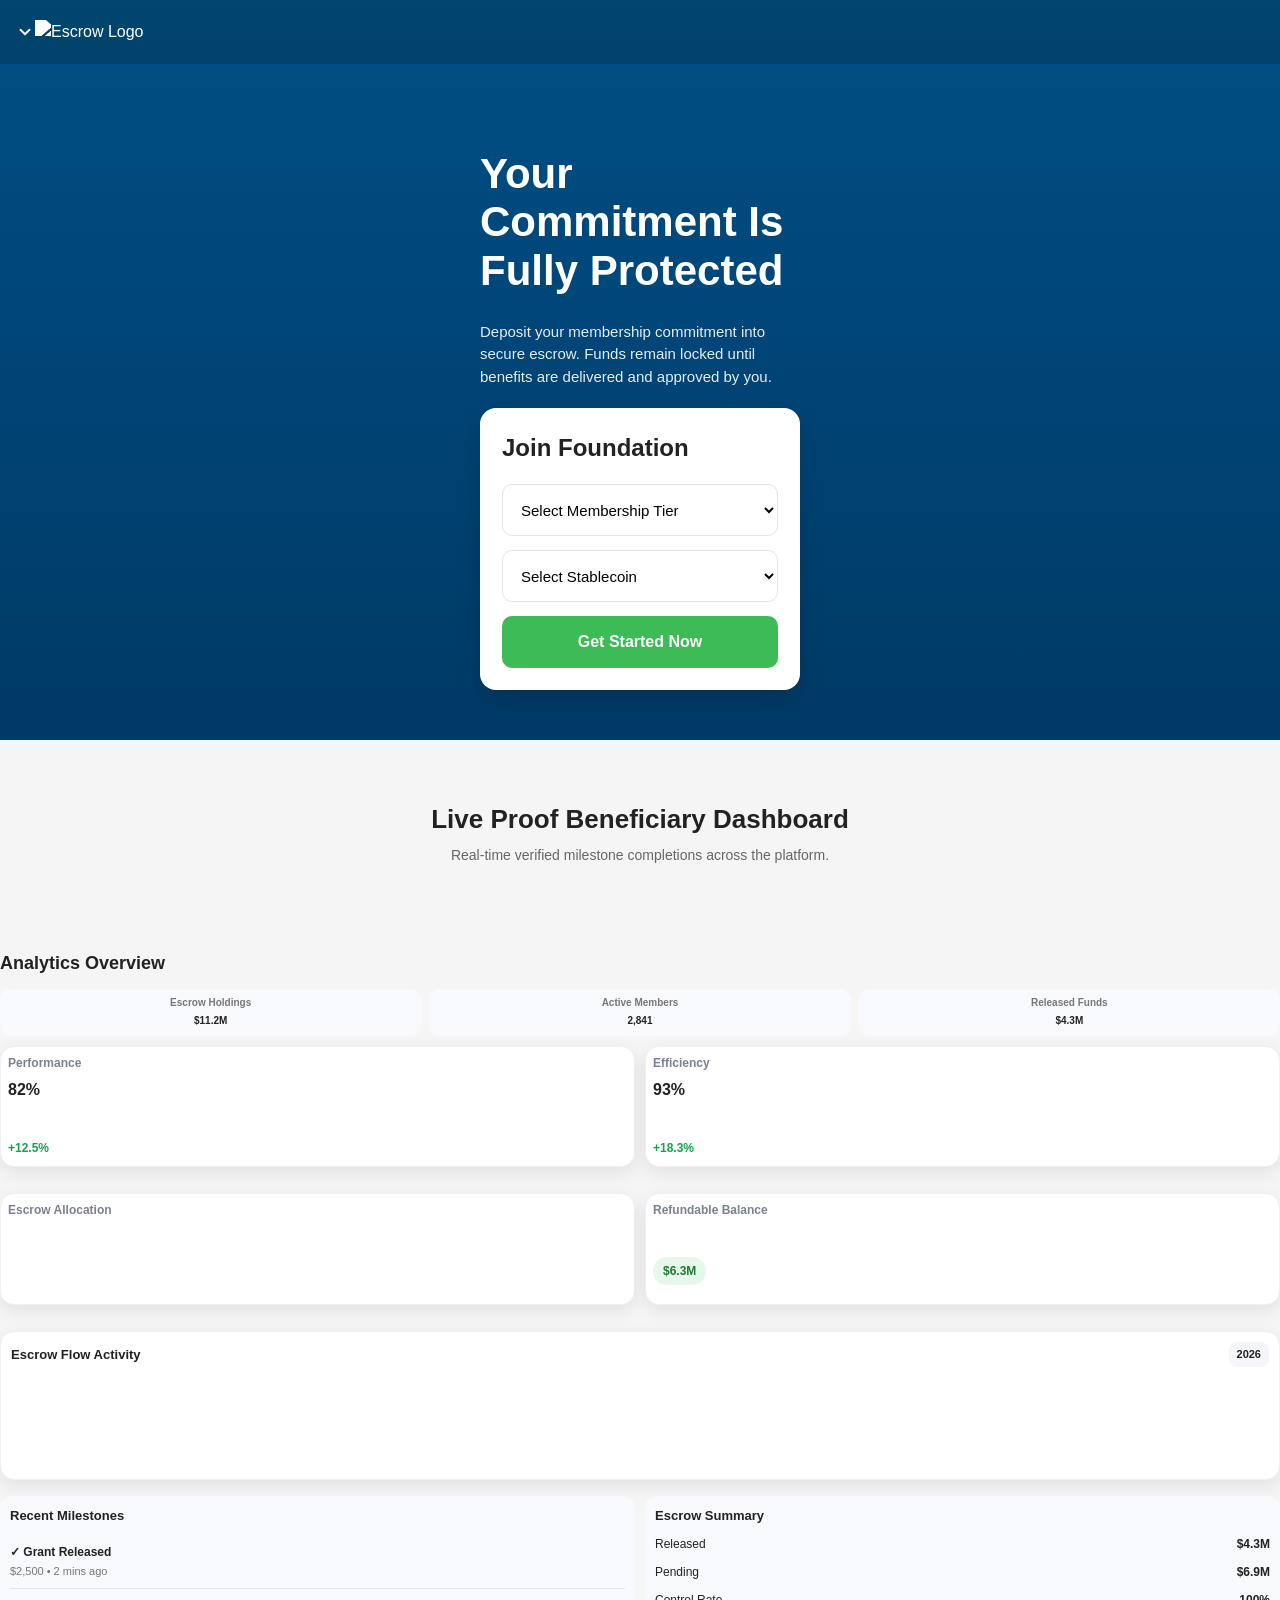
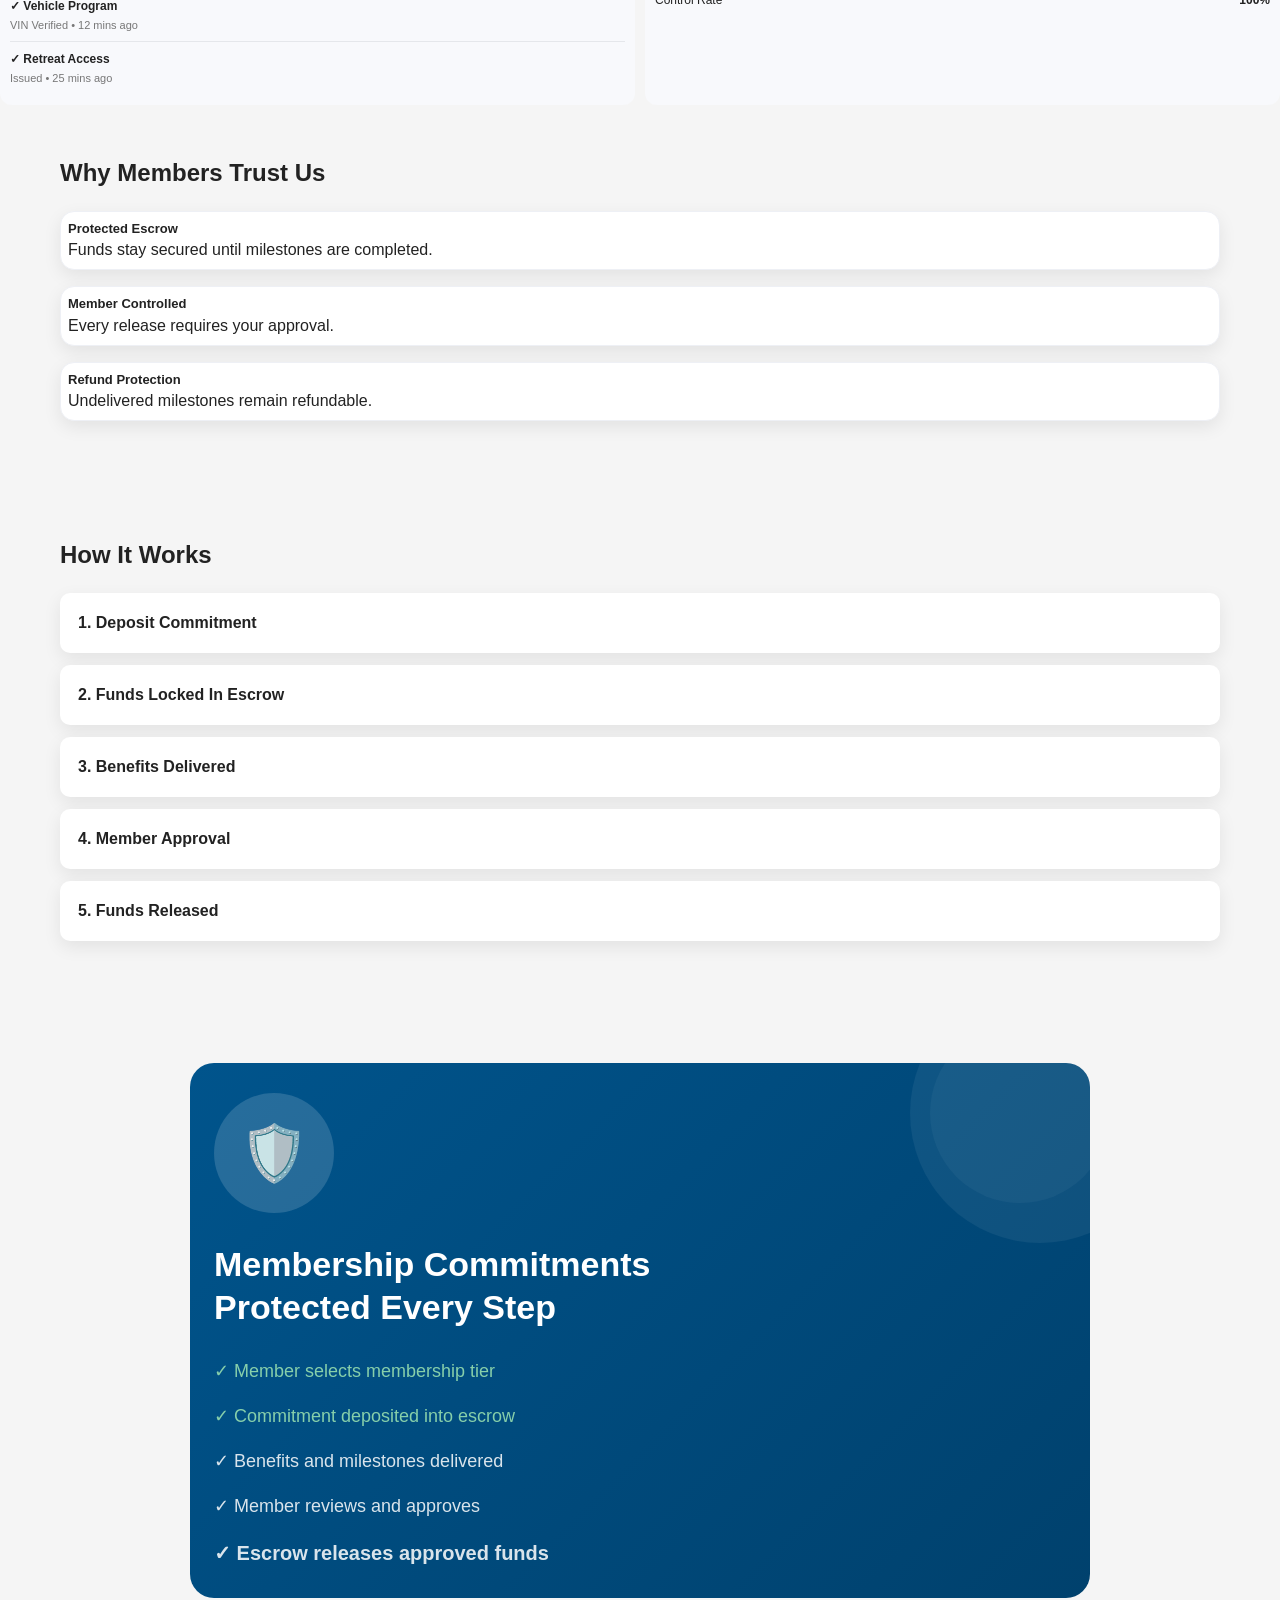
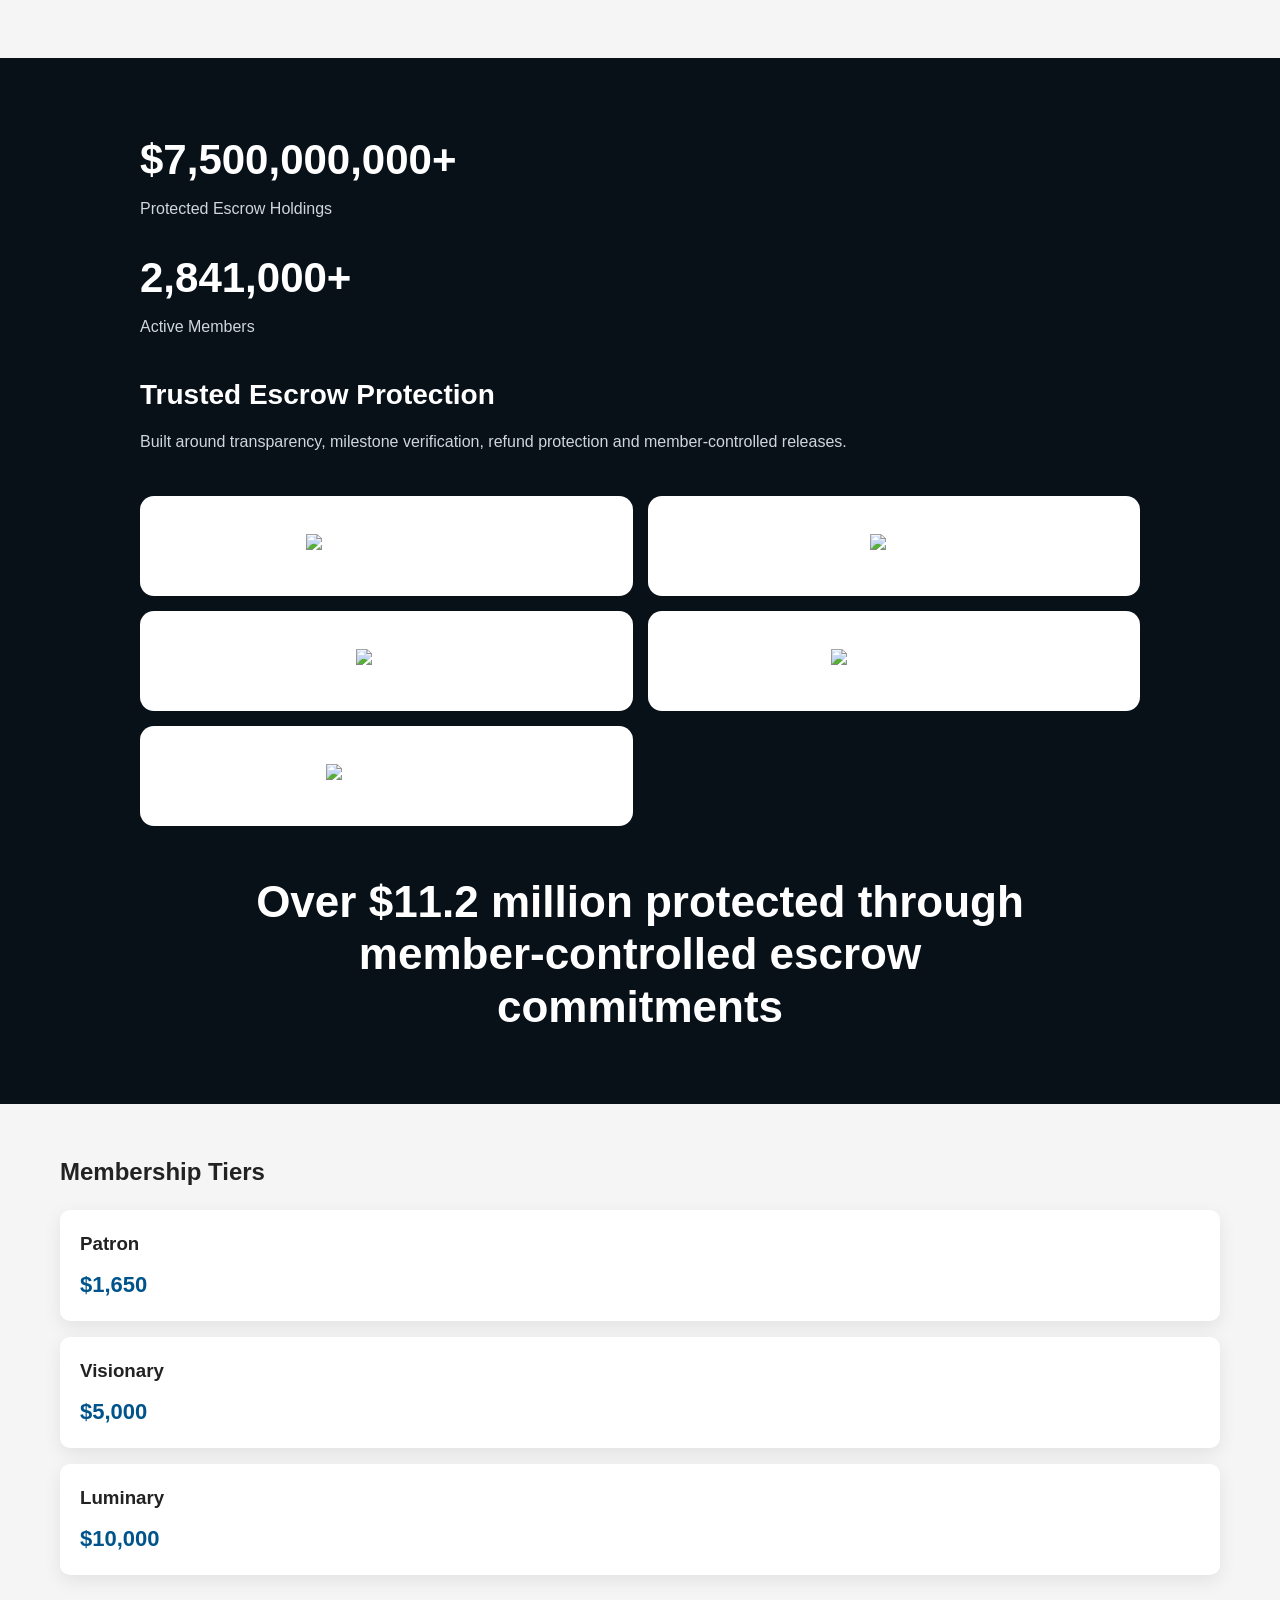
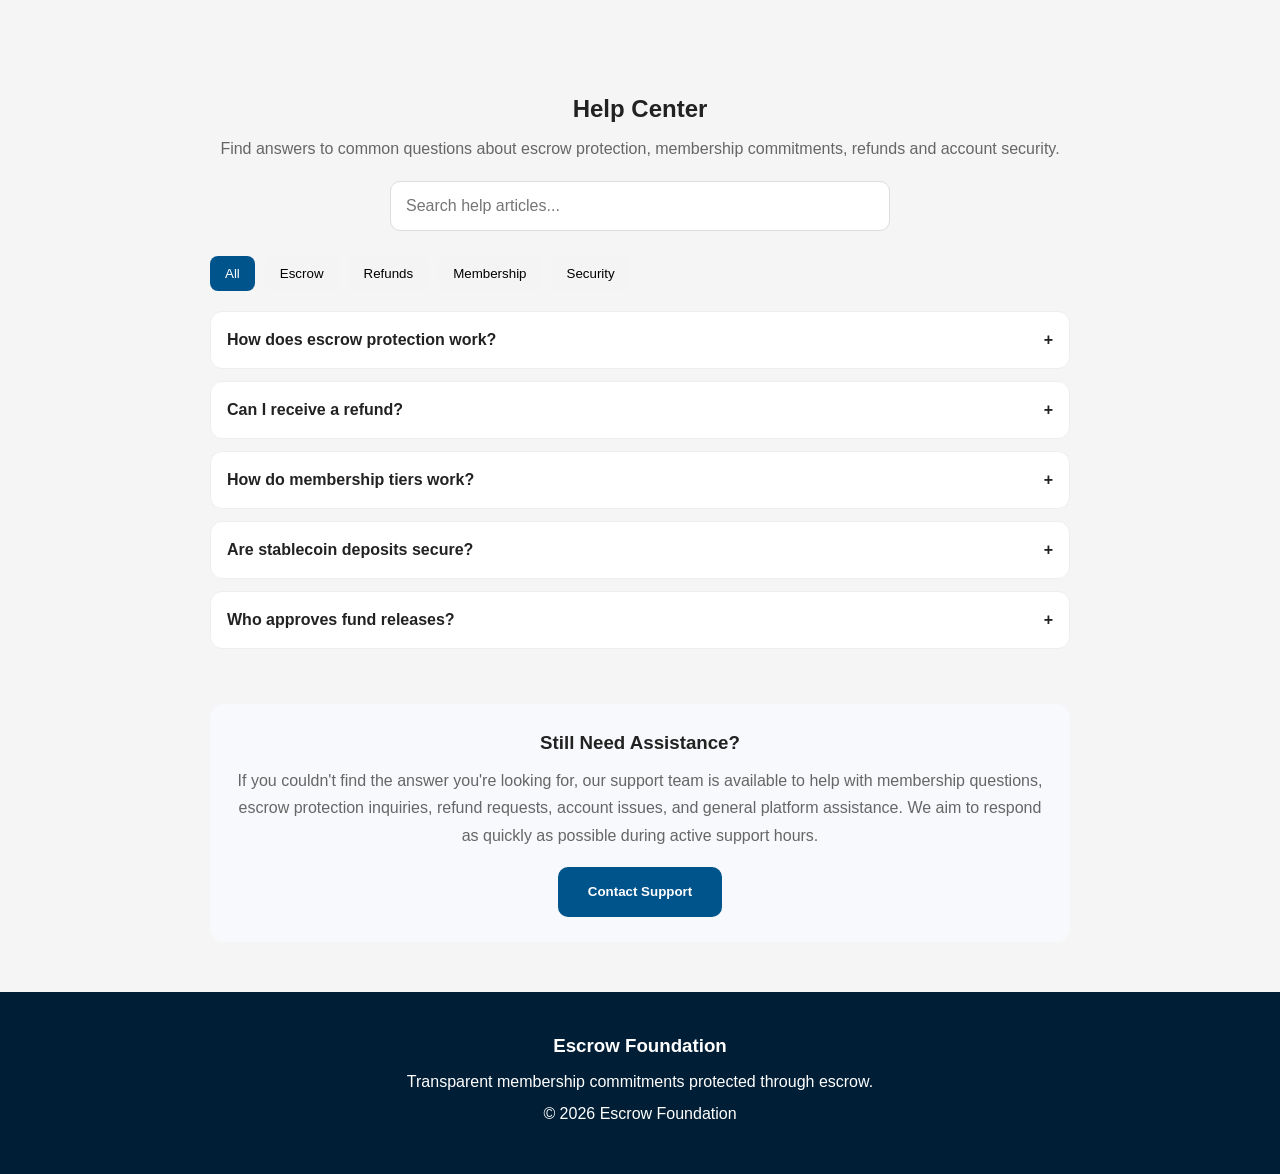
==== index.html @ 045bdc71 "Add files via upload" ====
<!DOCTYPE html>
<html lang="en">
<head>
<meta charset="UTF-8">
<meta name="viewport" content="width=device-width, initial-scale=1.0">

<title>Escrow Foundation</title>

<script src="https://cdn.jsdelivr.net/npm/chart.js"></script>

<link rel="stylesheet" href="main.css">

<link rel="stylesheet" href="alert-system.css">

<style>
    
  /* =========================
   HERO (CONNECTED BACKGROUND)
========================= */

.hero{
    position:relative;
    background:linear-gradient(180deg, #004f86 0%, #003a66 100%);
    color:#fff;

    padding:100px 16px 50px 16px;
    
}

/* IMPORTANT: keeps navbar + hero visually merged */
.hero-content{
    max-width:320px;
    margin:auto;
}

/* HEADLINE LIKE ESCROW */
.hero h1{
    font-size:42px;
    font-weight:800;
    line-height:1.15;
    margin-top:50px;
    margin-bottom:26px;
}

.top-bar {
    position: fixed;
    top: 0;
    left: 0;
    right: 0;
    
    height: 64px;
    
    display: flex;
    align-items: center;
    
    padding: 0 16px;
    
    background: linear-gradient(
    180deg,
    #01466F 0%,
    #01426A 100%
);


    z-index: 1000;
}

.chevron-btn {
    background: none;
    border: none;
    color: #fff;
    cursor: pointer;
    
    display: flex;
    align-items: center;
    justify-content: center;
    
    padding: 0;
}

.chevron {
    width: 18px;
    height: 18px;
    transition: .25s ease;
}

.chevron-btn.active .chevron {
    transform: rotate(180deg);
}

.logo-wrap{
    display:flex;
    align-items:center;

    height:64px;

    margin-left:1px; /* controls closeness to chevron */
}

.logo-img {
    width: 200px;
    height: auto;
    filter: brightness(0) invert(1);
}

nav.nav-menu{
    position:fixed;
    top:64px; /* match header height */
    left:16px;

    width:240px;

    background:#fff;
    border-radius:12px;

    box-shadow:0 10px 25px rgba(0,0,0,.15);

    display:none;
    flex-direction:column;

    overflow:hidden;
    z-index:2000;
}

.menu-btn{
    width:42px;
    height:42px;
    border:none;
    background:rgba(255,255,255,0.15);
    color:#fff;
    font-size:22px;
    border-radius:10px;
    cursor:pointer;
}

.nav-menu a{
    padding:14px 16px;
    text-decoration:none;
    color:#222;
    font-weight:600;
    border-bottom:1px solid #eee;
}

.nav-menu a:last-child{
    border-bottom:none;
}

.nav-menu.active{
    display:flex;
}
/* SUBTEXT */
.hero p{
    font-size:15px;
    line-height:1.5;
    opacity:0.9;
    margin-bottom:18px;
}


/* =========================
   JOIN CARD (ESCROW FORM)
========================= */

.join-card{
    background:#fff;
    padding:22px;
    border-radius:16px;
    box-shadow:0 10px 25px rgba(0,0,0,.15);
    margin-top:20px;
}

.join-card h2{
    margin-bottom:18px;
    color:#222;
}

.join-card select{
    width:100%;
    height:52px;
    margin-bottom:14px;
    border:1px solid #e5e5e5;
    border-radius:10px;
    padding:0 14px;
    font-size:15px;
}

.join-card button{
    width:100%;
    height:52px;
    border:none;
    border-radius:10px;
    background:#3DBB57;
    color:#fff;
    font-size:16px;
    font-weight:700;
    cursor:pointer;
}

/* =========================
   TRUST STATS
========================= */

.analytics-section {
    background: #fff;
    border-radius: 16px;
    padding: 10px;
    box-shadow: 0 8px 20px rgba(0, 0, 0, .05);
    max-width: 680px;
    margin: auto;
}

/* =========================
   HEADER
========================= */

.section-header {
    display: flex;
    justify-content: space-between;
    align-items: center;
    margin-bottom: 12px;
}

.section-header h2 {
    font-size: 18px;
    font-weight: 700;
}

/* =========================
   GRID
========================= */

.dashboard-grid {
    display: grid;
    grid-template-columns: 1fr 1fr;
    gap: 10px;
}

/* =========================
   CARD
========================= */

.card {
    background: #fff;
    border: 1px solid #eef0f5;
    border-radius: 14px;
    padding: 7px;
}

.card:hover {
    transform: translateY(-2px);
}

.card h4 {
    color: #7b8190;
    font-size: 12px;
    margin-bottom: 6px;
}

.card h2 {
    font-size: 16px;
    margin-bottom: 5px;
}

.card h3 {
    font-size: 13px;
}

.green {
    color: #16a34a;
    font-size: 12px;
    font-weight: 600;
}

/* =========================
   KPI CARDS
========================= */

.kpi-card {
    min-height: 100px;
}

/* =========================
   DONUT
========================= */

.production-card,
.growth-card {
    min-height: 100px;
}

.production-card canvas {
    max-height: 65px;
}

/* =========================
   GROWTH
========================= */

.badge {
    display: inline-block;
    background: #dcfce7;
    color: #16a34a;
    padding: 5px 10px;
    border-radius: 20px;
    font-size: 12px;
    font-weight: 600;
    margin-top: 5px;
}

/* =========================
   EMPLOYEE CHART
========================= */

.employee-card {
    grid-column: span 2;
    padding: 10px;
}

.employee-header {
    display: flex;
    justify-content: space-between;
    align-items: center;
    margin-bottom: 10px;
}

.year-tag {
    font-size: 11px;
    font-weight: 600;
    padding: 4px 8px;
    background: #f4f6fb;
    border-radius: 8px;
}

.employee-card canvas {
    height: 85px !important;
}

/* =========================
   QUICK STATS
========================= */

.quick-stats {
    grid-column: span 2;
    display: grid;
    grid-template-columns: repeat(3, 1fr);
    gap: 8px;
}

.stat-box {
    background: #f8f9fc;
    border-radius: 10px;
    padding: 8px 4px;
    text-align: center;
    overflow: hidden;
}

.stat-box h5 {
    color: #777;
    font-size: 10px;
    margin-bottom: 4px;
    line-height: 1.2;
}

.stat-box p {
    font-size: 10px;
    font-weight: 700;
}

/* =========================
   CHART HEIGHTS
========================= */

#perfChart,
#effChart {
    max-height: 45px;
}

#growthChart {
    max-height: 50px;
}

/* =========================
   MOBILE
========================= */

@media(max-width:600px) {
    
    .analytics-section {
        padding: 10px;
    }
    
    .dashboard-grid {
        grid-template-columns: 1fr 1fr;
        gap: 8px;
    }
    
    .quick-stats {
        grid-template-columns: repeat(3, 1fr);
    }
    
    .employee-card {
        grid-column: span 2;
    }
    
    .card {
        padding: 8px;
    }
    
    .card h2 {
        font-size: 14px;
    }
    
    .stat-box p {
        font-size: 12px;
    }
    
    .employee-card canvas {
        height: 100px !important;
    }
    
}

.bottom-grid {
    grid-column: span 2;
    display: grid;
    grid-template-columns: 1fr 1fr;
    gap: 10px;
}

.activity-box,
.summary-box {
    background: #f8f9fc;
    border-radius: 12px;
    padding: 10px;
}

.activity-box h3,
.summary-box h3 {
    font-size: 13px;
    margin-bottom: 10px;
}

.activity-item {
    display: flex;
    flex-direction: column;
    gap: 2px;
    padding: 8px 0;
    border-bottom: 1px solid #e5e7eb;
}

.activity-item:last-child {
    border: none;
}

.activity-item span {
    font-size: 12px;
    font-weight: 600;
}

.activity-item small {
    font-size: 11px;
    color: #777;
}

.summary-item {
    display: flex;
    justify-content: space-between;
    margin-bottom: 10px;
    font-size: 12px;
}

.summary-item:last-child {
    margin-bottom: 0;
}

/* =========================
   SECTIONS
========================= */

.section{
    padding:50px 20px;
    max-width:1200px;
    margin:auto;
}

.section h2{
    margin-bottom:20px;
}

/* =========================
   STEP CARDS
========================= */

.step-card{
    background:#fff;
    padding:18px;
    border-radius:10px;
    margin-bottom:12px;
    box-shadow:0 6px 18px rgba(0,0,0,.08);
    font-weight:600;
}

/* =========================
   TIER CARDS
========================= */

.tier-card{
    background:#fff;
    border-radius:10px;
    padding:20px;
    margin-bottom:16px;
    box-shadow:0 6px 18px rgba(0,0,0,.08);
}

.tier-card h3{
    margin-bottom:10px;
}

.tier-card span{
    color:var(--primary-blue);
    font-weight:700;
    font-size:22px;
}

/* =========================
PROOF SECTION
========================= */

.proof-section{
    padding:60px 16px;
    max-width:1200px;
    margin:auto;
}

.proof-header{
    text-align:center;
    margin-bottom:24px;
}

.proof-header h2{
    font-size:26px;
    margin-bottom:6px;
}

.proof-header p{
    font-size:14px;
    color:#666;
}

/* =========================
CAROUSEL
========================= */

.proof-carousel{
    overflow:hidden;
}

.proof-track{
    display:flex;
    gap:16px;
    width:max-content;
    animation:scroll 90s linear infinite;
}

.proof-img{
    width:80px;
    height:80px;
    border-radius:50%;
    object-fit:cover;
    display:block;
    margin:0 auto 12px auto;
    border:3px solid #eef2f7;
    box-shadow:0 4px 12px rgba(0,0,0,.08);
}


/* auto scroll */
@keyframes scroll{
    from{
        transform:translateX(0);
    }
    to{
        transform:translateX(-50%);
    }
}

/* =========================
CARD (WHITE MODERN STYLE)
========================= */

.proof-card{
    width:260px;
    background:#fff;
    border-radius:16px;
    padding:20px;
    box-shadow:0 10px 30px rgba(0,0,0,.08);
    flex-shrink:0;
    text-align:center;
    border:1px solid #eee;
}

/* =========================
AVATAR (Facebook-style)
========================= */

.avatar{
    width:64px;
    height:64px;
    border-radius:50%;
    background:#e5e5e5;
    margin:0 auto 10px auto;
    position:relative;
}

/* simple user icon */
.avatar::before{
    content:"";
    width:22px;
    height:22px;
    border-radius:50%;
    background:#bdbdbd;
    position:absolute;
    top:14px;
    left:50%;
    transform:translateX(-50%);
}

.avatar::after{
    content:"";
    width:36px;
    height:18px;
    border-radius:18px 18px 0 0;
    background:#bdbdbd;
    position:absolute;
    bottom:10px;
    left:50%;
    transform:translateX(-50%);
}

/* =========================
BADGE
========================= */

.badge{
    display:inline-block;
    background:#e8f7ec;
    color:#1f7a34;
    padding:5px 10px;
    border-radius:999px;
    font-size:12px;
    font-weight:700;
    margin-bottom:10px;
}

/* =========================
TEXT STYLES
========================= */

.proof-card h3{
    font-size:16px;
    margin-bottom:6px;
}

.status{
    font-size:13px;
    color:#444;
    margin-bottom:10px;
}

.amount{
    font-size:18px;
    font-weight:800;
    color:#00548C;
    margin-bottom:10px;
}

.meta{
    display:flex;
    justify-content:space-between;
    font-size:12px;
    color:#777;
    border-top:1px solid #eee;
    padding-top:10px;
}

/* =========================
   FOOTER
========================= */

footer{
    background:#001f36;
    color:#fff;
    text-align:center;
    padding:40px 20px;
}

footer h3{
    margin-bottom:10px;
}

footer p{
    margin-bottom:8px;
}

/* =========================
   RESPONSIVE
========================= */

@media (max-width:768px){
    .hero p{font-size:20px;}
}

@media (max-width:480px){
    .navbar{padding:14px 16px;}
    .hero{padding:45px 16px;}
    .section{padding:40px 16px;}
    .hero h1{font-size:30px;}
}  
  
.help-section {
    padding: 50px 20px;
    max-width: 900px;
    margin: auto;
}

.help-header {
    text-align: center;
    margin-bottom: 25px;
}

.help-header h2 {
    margin-bottom: 10px;
}

.help-header p {
    color: #666;
    margin-bottom: 20px;
}

.help-header input {
    width: 100%;
    max-width: 500px;
    height: 50px;
    padding: 0 15px;
    border: 1px solid #ddd;
    border-radius: 10px;
}

.faq-categories {
    display: flex;
    flex-wrap: wrap;
    gap: 10px;
    margin-bottom: 20px;
}

.faq-filter {
    border: none;
    background: #f4f4f4;
    padding: 10px 15px;
    border-radius: 8px;
    cursor: pointer;
}

.faq-filter.active {
    background: #00548C;
    color: #fff;
}

.faq-item {
    background: #fff;
    border-radius: 12px;
    margin-bottom: 12px;
    overflow: hidden;
    border: 1px solid #eee;
}

.faq-question {
    padding: 16px;
    font-weight: 600;
    cursor: pointer;
    display: flex;
    justify-content: space-between;
    align-items: center;
}

.faq-answer {
    display: none;
    padding: 0 16px 16px;
    color: #555;
    line-height: 1.6;
}

.faq-item.active .faq-answer {
    display: block;
}

.help-actions {
    display: flex;
    gap: 10px;
    margin-top: 25px;
}

.help-actions button {
    flex: 1;
    height: 50px;
    border: none;
    border-radius: 10px;
    cursor: pointer;
    font-weight: 600;
}

#contactSupport {
    background: #00548C;
    color: #fff;
}

#createTicket {
    background: #3DBB57;
    color: #fff;
}

#noResults {
    text-align: center;
    color: #888;
    margin-top: 20px;
}

.help-footer{
    margin-top:30px;
    text-align:center;
    background:#f8f9fc;
    padding:25px;
    border-radius:14px;
}

.help-footer h3{
    margin-bottom:10px;
}

.help-footer p{
    color:#666;
    line-height:1.7;
    margin-bottom:18px;
}

.help-footer button{
    background:#00548C;
    color:#fff;
    border:none;
    height:50px;
    padding:0 30px;
    border-radius:10px;
    font-weight:600;
    cursor:pointer;
}

/* =========================
   SUPPORT PANEL
========================= */

.support-overlay {
    position: fixed;
    inset: 0;
    background: rgba(0, 0, 0, .5);
    opacity: 0;
    visibility: hidden;
    transition: .3s;
    z-index: 3000;
}

.support-overlay.active {
    opacity: 1;
    visibility: visible;
}

.support-panel {
    position: fixed;
    top: 0;
    right: -100%;
    width: 100%;
    max-width: 420px;
    height: 100vh;
    
    background: #fff;
    
    transition: .35s ease;
    
    z-index: 3001;
    
    overflow-y: auto;
}

.support-panel.active {
    right: 0;
}

.support-header {
    display: flex;
    justify-content: space-between;
    align-items: center;
    
    padding: 20px;
    
    border-bottom: 1px solid #eee;
}

.support-header h2 {
    font-size: 20px;
}

.support-header button {
    border: none;
    background: none;
    font-size: 28px;
    cursor: pointer;
}

.support-content {
    padding: 20px;
}

.support-content p {
    margin-bottom: 16px;
    line-height: 1.7;
    color: #555;
}

.contact-box {
    background: #f8f9fc;
    padding: 16px;
    border-radius: 12px;
    margin-bottom: 20px;
}

.contact-title {
    font-weight: 700;
    margin-bottom: 6px;
}

.contact-text {
    color: #666;
    margin-bottom: 12px;
}

.contact-btn {
    display: inline-block;
    background: #004f86;
    color: #fff;
    text-decoration: none;
    padding: 10px 16px;
    border-radius: 10px;
}

.ticket-card {
    background: #f8f9fc;
    padding: 16px;
    border-radius: 12px;
}

.ticket-card h3 {
    margin-bottom: 15px;
}

.ticket-card label {
    display: block;
    margin-bottom: 6px;
    margin-top: 12px;
    font-weight: 600;
}

.ticket-card input,
.ticket-card textarea {
    width: 100%;
    border: 1px solid #ddd;
    border-radius: 10px;
    padding: 12px;
}

.ticket-btn {
    width: 100%;
    margin-top: 15px;
    height: 48px;
    border: none;
    border-radius: 10px;
    background: #3DBB57;
    color: #fff;
    font-weight: 700;
    cursor: pointer;
}

.ticket-note {
    margin-top: 12px;
    font-size: 13px;
    color: #777;
}

/* =========================
ESCROW FLOW SECTION
========================= */

.escrow-flow-section{
    padding:60px 16px;
}

.flow-card{

    background:linear-gradient(
        135deg,
        #00548C 0%,
        #00416D 100%
    );

    color:white;

    border-radius:24px;

    padding:30px 24px;

    max-width:900px;

    margin:auto;

    position:relative;

    overflow:hidden;
}

/* Background circles */

.flow-card::before{
    content:"";

    position:absolute;

    width:260px;
    height:260px;

    border-radius:50%;

    background:rgba(255,255,255,.06);

    top:-80px;
    right:-80px;
}

.flow-card::after{
    content:"";

    position:absolute;

    width:180px;
    height:180px;

    border-radius:50%;

    background:rgba(255,255,255,.04);

    top:-40px;
    right:-20px;
}

.flow-icon{

    width:120px;
    height:120px;

    border-radius:50%;

    background:rgba(255,255,255,.15);

    display:flex;
    align-items:center;
    justify-content:center;

    font-size:55px;

    margin-bottom:30px;
}

.flow-card h2{

    font-size:34px;

    line-height:1.25;

    margin-bottom:30px;

    max-width:500px;
}

.flow-steps{
    display:flex;
    flex-direction:column;
    gap:18px;
}

.flow-step{

    font-size:18px;

    display:flex;
    align-items:center;

    gap:12px;

    opacity:.85;
}

.flow-step.completed{
    color:#9ee6b2;
}

.flow-step.active{

    color:white;

    font-weight:700;

    font-size:20px;
}

@media(max-width:768px){

    .flow-card{
        padding:25px 20px;
    }

    .flow-card h2{
        font-size:28px;
    }

    .flow-step{
        font-size:15px;
    }

    .flow-icon{
        width:100px;
        height:100px;
        font-size:45px;
    }
}

/* =========================
TRUST & RECOGNITION
========================= */

.trust-section{

    background:#081018;

    color:white;

    padding:70px 20px;
}

.trust-container{

    max-width:1000px;

    margin:auto;
}

.trust-stats{

    display:flex;

    flex-direction:column;

    gap:25px;

    margin-bottom:35px;
}

.trust-stat h2{

    font-size:42px;

    font-weight:800;

    margin-bottom:6px;
}

.trust-stat p{

    color:#cfd6de;

    font-size:16px;
}

.trust-award{

    margin-bottom:40px;
}

.trust-award h3{

    font-size:28px;

    margin-bottom:12px;
}

.trust-award p{

    color:#cfd6de;

    line-height:1.7;
}

.trust-logos{

    display:grid;

    grid-template-columns:repeat(4,1fr);

    gap:15px;

    margin-bottom:50px;
}

.trust-logos {
    
    display: grid;
    
    grid-template-columns: repeat(2, 1fr);
    
    gap: 15px;
    
    margin-bottom: 50px;
}

.trust-logo {
    
    background: #fff;
    
    border-radius: 14px;
    
    padding: 15px;
    
    height: 100px;
    
    display: flex;
    
    align-items: center;
    
    justify-content: center;
}

.trust-logo img {
    
    max-width: 100%;
    
    max-height: 60px;
    
    object-fit: contain;
}

.trust-headline{

    text-align:center;

    font-size:44px;

    font-weight:800;

    line-height:1.2;

    max-width:800px;

    margin:auto;
}

@media(max-width:768px){

    .trust-headline{

        font-size:32px;
    }

    .trust-stat h2{

        font-size:34px;
    }
}
  
</style>

</head>
<body>

<!-- =========================
HERO
========================= -->

<section class="hero">
<!-- LOGO + NAV BUTTON -->
<header class="top-bar">

    <button class="chevron-btn" id="menuToggle">
        <svg class="chevron" viewBox="0 0 24 24">
            <path d="M6 9l6 6 6-6"
                  fill="none"
                  stroke="currentColor"
                  stroke-width="2.5"
                  stroke-linecap="round"
                  stroke-linejoin="round"/>
        </svg>
    </button>

<div class="logo-wrap">
    <img
        src="https://upload.wikimedia.org/wikipedia/commons/8/84/Escrow_com_logo.png"
        class="logo-img"
        alt="Escrow Logo">
</div>

</header>
     
<!-- NAV MENU -->
<nav class="nav-menu" id="navMenu">
    
    <a href="index.html">Home</a>
    
    <a href="signup.html">Sign Up</a>
    
    <a href="login.html">Login</a>
    
    <a href="dashboard.html">Dashboard</a>
    
    <a href="#" id="supportBtn">Support</a>
    
</nav>

    <div class="hero-content">

        <h1>
            Your Commitment Is Fully Protected
        </h1>

        <p>
            Deposit your membership commitment into secure escrow.
            Funds remain locked until benefits are delivered
            and approved by you.
        </p>

       <div class="join-card">
    
    <h2>
        Join Foundation
    </h2>
    
    <select id="tier">
    
        <option value="">
            Select Membership Tier
        </option>
        
        <option value="Patron">
            Patron - $1,650
        </option>
        
        <option value="Visionary">
            Visionary - $5,000
        </option>
        
        <option value="Luminary">
            Luminary - $10,000
        </option>
        
    </select>
    
    <select id="stablecoin">
    
        <option value="">
            Select Stablecoin
        </option>
        
        <option value="BTC">
    ₿ Bitcoin (BTC)
</option>

<option value="ETH">
    ◆ Ethereum (ETH)
</option>

<option value="USDT">
    ₮ TON (USDT)
</option>

<option value="SOL">
    ◎ Solana (SOL)
</option>
        
    </select>
    
    <button id="joinBtn" class="btn btn-primary">
        Get Started Now
    </button>
    
</div>
    </div>

</section>

<section class="proof-section">
    
    <div class="proof-header">
        <h2>Live Proof Beneficiary Dashboard</h2>
        <p>Real-time verified milestone completions across the platform.</p>
    </div>
    
    <div class="proof-carousel">
        <div class="proof-track" id="proofTrack"></div>
    </div>
    
</div>

</section>

<!-- =========================
TRUST STATS
========================= -->

<div class="section-header">
    <h2>Analytics Overview</h2>
</div>

<div class="dashboard-grid">
    
    <!-- QUICK STATS -->
    <div class="quick-stats">
        
        <div class="stat-box">
            <h5>Escrow Holdings</h5>
            <p>$11.2M</p>
        </div>
        
        <div class="stat-box">
            <h5>Active Members</h5>
            <p>2,841</p>
        </div>
        
        <div class="stat-box">
            <h5>Released Funds</h5>
            <p>$4.3M</p>
        </div>
        
    </div>
    
    <!-- PERFORMANCE -->
    <div class="card kpi-card">
        <h4>Performance</h4>
        <h2>82%</h2>
        <span class="green">+12.5%</span>
        <canvas id="perfChart"></canvas>
    </div>
    
    <!-- EFFICIENCY -->
    <div class="card kpi-card">
        <h4>Efficiency</h4>
        <h2>93%</h2>
        <span class="green">+18.3%</span>
        <canvas id="effChart"></canvas>
    </div>
    
    <!-- PRODUCTION -->
    <div class="card production-card">
        <h4>Escrow Allocation</h4>
        <canvas id="donutChart"></canvas>
    </div>
    
    <!-- GROWTH -->
    <div class="card growth-card">
        <h4>Refundable Balance</h4>
        <span class="badge">$6.3M</span>
        <canvas id="growthChart"></canvas>
    </div>
    
    <!-- EMPLOYEE PERFORMANCE -->
    <div class="card employee-card">
        
        <div class="employee-header">
            <h3>Escrow Flow Activity</h3>
            <span class="year-tag">2026</span>
        </div>
        
        <canvas id="employeeChart"></canvas>
        
    </div>
    
</div>

<div class="bottom-grid">
    
    <div class="activity-box">
        
        <h3>Recent Milestones</h3>
        
        <div class="activity-item">
            <span>✓ Grant Released</span>
            <small>$2,500 • 2 mins ago</small>
        </div>
        
        <div class="activity-item">
            <span>✓ Vehicle Program</span>
            <small>VIN Verified • 12 mins ago</small>
        </div>
        
        <div class="activity-item">
            <span>✓ Retreat Access</span>
            <small>Issued • 25 mins ago</small>
        </div>
        
    </div>
    
    <div class="summary-box">
        
        <h3>Escrow Summary</h3>
        
        <div class="summary-item">
            <span>Released</span>
            <b>$4.3M</b>
        </div>
        
        <div class="summary-item">
            <span>Pending</span>
            <b>$6.9M</b>
        </div>
        
        <div class="summary-item">
            <span>Control Rate</span>
            <b>100%</b>
        </div>
        
    </div>
    
</div>

</section>

<!-- =========================
PROTECTION
========================= -->

<section class="section">

    <h2>
        Why Members Trust Us
    </h2>

    <div class="card">

        <h3>
            Protected Escrow
        </h3>

        <p>
            Funds stay secured until milestones are completed.
        </p>

    </div>

    <div class="card">

        <h3>
            Member Controlled
        </h3>

        <p>
            Every release requires your approval.
        </p>

    </div>

    <div class="card">

        <h3>
            Refund Protection
        </h3>

        <p>
            Undelivered milestones remain refundable.
        </p>

    </div>

</section>

<!-- =========================
HOW IT WORKS
========================= -->

<section class="section">

    <h2>
        How It Works
    </h2>

    <div class="step-card">1. Deposit Commitment</div>

    <div class="step-card">2. Funds Locked In Escrow</div>

    <div class="step-card">3. Benefits Delivered</div>

    <div class="step-card">4. Member Approval</div>

    <div class="step-card">5. Funds Released</div>

</section>

<!-- =========================
ESCROW PROTECTION FLOW
========================= -->

<section class="escrow-flow-section">

    <div class="flow-card">

        <div class="flow-icon">
            🛡️
        </div>

        <h2>
            Membership Commitments Protected Every Step
        </h2>

        <div class="flow-steps">

            <div class="flow-step completed">
                ✓ Member selects membership tier
            </div>

            <div class="flow-step completed">
                ✓ Commitment deposited into escrow
            </div>

            <div class="flow-step">
                ✓ Benefits and milestones delivered
            </div>

            <div class="flow-step">
                ✓ Member reviews and approves
            </div>

            <div class="flow-step active">
                ✓ Escrow releases approved funds
            </div>

        </div>

    </div>

</section>

<!-- =========================
TRUST & RECOGNITION
========================= -->

<section class="trust-section">

    <div class="trust-container">

        <div class="trust-stats">

            <div class="trust-stat">
                <h2>$7,500,000,000+</h2>
                <p>Protected Escrow Holdings</p>
            </div>

            <div class="trust-stat">
                <h2>2,841,000+</h2>
                <p>Active Members</p>
            </div>

        </div>

        <div class="trust-award">

            <h3>Trusted Escrow Protection</h3>

            <p>
                Built around transparency,
                milestone verification,
                refund protection and
                member-controlled releases.
            </p>

        </div>

        <div class="trust-logos">

    <div class="trust-logo">
        <img
        src="https://encrypted-tbn0.gstatic.com/images?q=tbn:ANd9GcRrbEbSCKVpcJqb9yCZk28wzTwQMsh6Jdp0Ig&s"
        alt="Accredited Business">
    </div>

    <div class="trust-logo">
        <img
        src="https://upload.wikimedia.org/wikipedia/commons/e/eb/Better_Business_Bureau.svg"
        alt="BBB">
    </div>

    <div class="trust-logo">
        <img
        src="https://encrypted-tbn0.gstatic.com/images?q=tbn:ANd9GcTmavq3T2ECyk_tTbb80JEri3_GUBnOVsg1G4UQcS1vQy6mbvp4zqgeE7QW&s=10"
        alt="Award">
    </div>

    <div class="trust-logo">
        <img
        src="https://encrypted-tbn0.gstatic.com/images?q=tbn:ANd9GcSK39fwjdeYgmiyQeQB3U4FDesfyofP31ezkA&s"
        alt="US Department">
    </div>

    <div class="trust-logo">
        <img
        src="https://upload.wikimedia.org/wikipedia/commons/thumb/0/0f/Seal_of_California.svg/500px-Seal_of_California.svg.png?_=20190518172403"
        alt="California Seal">
    </div>

</div>

        <div class="trust-headline">

            Over $11.2 million protected through
            member-controlled escrow commitments

        </div>

    </div>

</section>

<!-- =========================
MEMBERSHIP TIERS
========================= -->

<section class="section">

    <h2>
        Membership Tiers
    </h2>

    <div class="tier-card">

        <h3>Patron</h3>

        <span>$1,650</span>

    </div>

    <div class="tier-card">

        <h3>Visionary</h3>

        <span>$5,000</span>

    </div>

    <div class="tier-card">

        <h3>Luminary</h3>

        <span>$10,000</span>

    </div>

</section>

<section class="help-section">

    <div class="help-header">

        <h2>Help Center</h2>

        <p>
            Find answers to common questions about escrow protection,
            membership commitments, refunds and account security.
        </p>

        <input
            type="text"
            id="faqSearch"
            placeholder="Search help articles..."
        >

    </div>

    <div class="faq-categories">

        <button class="faq-filter active" data-category="all">
            All
        </button>

        <button class="faq-filter" data-category="escrow">
            Escrow
        </button>

        <button class="faq-filter" data-category="refunds">
            Refunds
        </button>

        <button class="faq-filter" data-category="membership">
            Membership
        </button>

        <button class="faq-filter" data-category="security">
            Security
        </button>

    </div>

    <div id="faqContainer">

        <div class="faq-item" data-category="escrow">

            <div class="faq-question">
                How does escrow protection work?
                <span>+</span>
            </div>

            <div class="faq-answer">
                Your commitment remains locked until approved milestones
                are completed and confirmed.
            </div>

        </div>

        <div class="faq-item" data-category="refunds">

            <div class="faq-question">
                Can I receive a refund?
                <span>+</span>
            </div>

            <div class="faq-answer">
                Yes. Undelivered milestones remain refundable according
                to platform rules.
            </div>

        </div>

        <div class="faq-item" data-category="membership">

            <div class="faq-question">
                How do membership tiers work?
                <span>+</span>
            </div>

            <div class="faq-answer">
                Membership tiers determine commitment levels and
                available benefits.
            </div>

        </div>

        <div class="faq-item" data-category="security">

            <div class="faq-question">
                Are stablecoin deposits secure?
                <span>+</span>
            </div>

            <div class="faq-answer">
                Deposits are secured through escrow controls and verified
                release procedures.
            </div>

        </div>

        <div class="faq-item" data-category="escrow">

            <div class="faq-question">
                Who approves fund releases?
                <span>+</span>
            </div>

            <div class="faq-answer">
                Members maintain approval rights before funds are released.
            </div>

        </div>

    </div>

    <div id="noResults" style="display:none;">
        No matching help articles found.
    </div>

    <div class="help-actions">

        <div class="help-footer">

    <h3>Still Need Assistance?</h3>

    <p>
        If you couldn't find the answer you're looking for, our support
        team is available to help with membership questions, escrow
        protection inquiries, refund requests, account issues, and
        general platform assistance. We aim to respond as quickly as
        possible during active support hours.
    </p>

    <button id="contactSupport">
        Contact Support
    </button>

</div>

    </div>

</section>

<!-- =========================
FOOTER
========================= -->

<footer>

    <h3>
        Escrow Foundation
    </h3>

    <p>
        Transparent membership commitments protected through escrow.
    </p>

    <p>
        © 2026 Escrow Foundation
    </p>

</footer>

<!-- SUPPORT OVERLAY -->
<div class="support-overlay" id="supportOverlay"></div>

<!-- SUPPORT PANEL -->
<div class="support-panel" id="supportPanel">
    <div class="support-header">
        <h2>Support Center</h2>
        <button id="closeSupport">&times;</button>
    </div>

    <div class="support-content">
        <p>
            Welcome to Escrow Foundation Support.
            Our mission is to provide transparent,
            secure, and reliable assistance for every
            member using our escrow protection system.
        </p>

        <p>
            Whether you need help understanding a
            membership tier, tracking escrow funds,
            reviewing milestone approvals, resolving
            disputes, or verifying transactions,
            our support team is available to assist.
        </p>

        <p>
            We recommend submitting a support request
            whenever possible so that your request
            can be tracked and resolved efficiently.
            Most requests receive an initial response
            during active support hours.
        </p>

        <div class="contact-box">
            <div class="contact-title">
                Contact Support
            </div>

            <div class="contact-text">
                Need help with your account or escrow funding?
            </div>

            <a href="https://contact-support-fqv0.onrender.com"
               class="contact-btn"
               target="_blank"
               rel="noopener noreferrer">
                Contact Us
            </a>
        </div>
    </div>
</div>

<script src="https://cdn.jsdelivr.net/npm/@supabase/supabase-js@2"></script>
<script src="supabase.js"></script>
<script src="alert-system.js"></script>
<script> 
const menuToggle = document.getElementById("menuToggle");
const navMenu = document.getElementById("navMenu");

menuToggle.addEventListener("click", () => {
    
    menuToggle.classList.toggle("active");
    
    navMenu.classList.toggle("active");
    
});


    /* PERFORMANCE */

new Chart(document.getElementById("perfChart"), {
    type: "bar",
    data: {
        labels: ["1", "2", "3", "4", "5"],
        datasets: [{
            data: [20, 40, 30, 60, 80],
            borderRadius: 8
        }]
    },
    options: {
        plugins: { legend: { display: false } },
        scales: {
            x: { display: false },
            y: { display: false }
        }
    }
});

/* EFFICIENCY */

new Chart(document.getElementById("effChart"), {
    type: "bar",
    data: {
        labels: ["1", "2", "3", "4", "5"],
        datasets: [{
            data: [35, 50, 60, 70, 95],
            borderRadius: 8
        }]
    },
    options: {
        plugins: { legend: { display: false } },
        scales: {
            x: { display: false },
            y: { display: false }
        }
    }
});

/* PRODUCTION */

new Chart(document.getElementById("donutChart"), {
    type: "doughnut",
    data: {
        labels: ["Released Funds(74%)", "Pending Funds(26%)"],
        datasets: [{
            data: [74, 26],
            borderWidth: 0
        }]
    },
    options: {
        cutout: "75%",
        plugins: {
            legend: { display: false }
        }
    }
});

/* EMPLOYEE PERFORMANCE */

new Chart(document.getElementById("employeeChart"), {
    type: "line",
    data: {
        labels: ["Jan", "Feb", "Mar", "Apr", "May", "Jun"],
        datasets: [{
            data: [120, 160, 140, 210, 180, 240],
            fill: true,
            tension: .4
        }]
    },
    options: {
        plugins: {
            legend: { display: false }
        }
    }
});

/* GROWTH */

new Chart(document.getElementById("growthChart"), {
    type: "bar",
    data: {
        labels: ["1", "2", "3", "4", "5"],
        datasets: [{
            data: [15, 25, 40, 70, 90],
            borderRadius: 8
        }]
    },
    options: {
        plugins: { legend: { display: false } },
        scales: {
            x: { display: false },
            y: { display: false }
        }
    }
});

const supportBtn =
document.getElementById("supportBtn");

const supportPanel =
document.getElementById("supportPanel");

const supportOverlay =
document.getElementById("supportOverlay");

const closeSupport =
document.getElementById("closeSupport");

supportBtn.addEventListener("click", function(e){

    e.preventDefault();

    supportPanel.classList.add("active");
    supportOverlay.classList.add("active");

});

closeSupport.addEventListener("click", function(){

    supportPanel.classList.remove("active");
    supportOverlay.classList.remove("active");

});

supportOverlay.addEventListener("click", function(){

    supportPanel.classList.remove("active");
    supportOverlay.classList.remove("active");

});

/* FAQ ACCORDION */

document.querySelectorAll(".faq-question").forEach(question => {

    question.addEventListener("click", () => {

        const item = question.parentElement;

        item.classList.toggle("active");

        const icon = question.querySelector("span");

        icon.textContent =
            item.classList.contains("active")
            ? "−"
            : "+";

    });

});


/* FAQ SEARCH */

const searchInput = document.getElementById("faqSearch");
const faqItems = document.querySelectorAll(".faq-item");
const noResults = document.getElementById("noResults");

searchInput.addEventListener("input", () => {
    
    const searchTerm =
        searchInput.value.trim().toLowerCase();
    
    let found = false;
    
    faqItems.forEach(item => {
        
        const question =
            item.querySelector(".faq-question")
            .textContent
            .toLowerCase();
        
        const answer =
            item.querySelector(".faq-answer")
            .textContent
            .toLowerCase();
        
        if (
            question.includes(searchTerm) ||
            answer.includes(searchTerm)
        ) {
            item.style.display = "block";
            found = true;
        }
        else {
            item.style.display = "none";
        }
        
    });
    
    noResults.style.display =
        found ? "none" : "block";
    
});


/* CATEGORY FILTER */

const filters =
document.querySelectorAll(".faq-filter");

filters.forEach(button => {

    button.addEventListener("click", () => {

        filters.forEach(btn =>
            btn.classList.remove("active")
        );

        button.classList.add("active");

        const category =
        button.dataset.category;

        faqItems.forEach(item => {

            if(
                category === "all" ||
                item.dataset.category === category
            ){
                item.style.display = "block";
            }
            else{
                item.style.display = "none";
            }

        });

    });

});


/* CONTACT SUPPORT */

document
.getElementById("contactSupport")
.addEventListener("click", () => {

    window.location.href =
    "https://contact-support-fqv0.onrender.com";

});



const tierSelect = document.getElementById("tier");

const coinSelect = document.getElementById("stablecoin");

document.getElementById("joinBtn").addEventListener("click", () => {
    
    const tier = document.getElementById("tier").value;
    const coin = document.getElementById("stablecoin").value;
    
    if (!tier || !coin) {
        alert("Please select both membership tier and stablecoin.");
        return;
    }
    
    let amount = 0;
    
    switch (tier) {
        case "Patron":
            amount = 1650;
            break;
            
        case "Visionary":
            amount = 5000;
            break;
            
        case "Luminary":
            amount = 10000;
            break;
    }
    
    localStorage.setItem("pendingJoin", JSON.stringify({
        tier,
        coin,
        amount,
        selectedAt: new Date().toISOString()
    }));
    
    window.location.href = "login.html";
    
});

const proofData = [
    
    {
        tier: "Patron",
        title: "Empowerment Grant",
        status: "Grant Delivered",
        amount: "$10,600",
        meta: "Grant Authorized"
    },
    
    {
        tier: "Patron",
        title: "Executive Communication Access",
        status: "Portal Activated",
        amount: "Activated",
        meta: "Access Enabled"
    },
    
    {
        tier: "Patron",
        title: "Tesla Merchandise Credit",
        status: "Credit Issued",
        amount: "$1,500",
        meta: "Reward Released"
    },
    
    {
        tier: "Patron",
        title: "Quarterly Insights Digest",
        status: "Delivered",
        amount: "Available",
        meta: "Member Access"
    },
    
    {
        tier: "Patron",
        title: "Virtual Salon Invitation",
        status: "Invitation Issued",
        amount: "Confirmed",
        meta: "Access Granted"
    },
    
    {
        tier: "Patron",
        title: "Round Table Dinner Experience",
        status: "Confirmed",
        amount: "Scheduled",
        meta: "Premium Reward"
    },
    
    {
        tier: "Visionary",
        title: "Personal Impact Grant",
        status: "Grant Delivered",
        amount: "$50,000",
        meta: "Impact Released"
    },
    
    {
        tier: "Visionary",
        title: "Directed Philanthropy Fund",
        status: "Approved",
        amount: "$10,000",
        meta: "Funds Assigned"
    },
    
    {
        tier: "Visionary",
        title: "Legacy Grant Stewardship",
        status: "Verified",
        amount: "$200,000",
        meta: "Milestone Complete"
    },
    
    {
        tier: "Visionary",
        title: "Philanthropic Retreat Access",
        status: "Invitation Issued",
        amount: "Confirmed",
        meta: "Access Granted"
    },
    
    {
        tier: "Visionary",
        title: "24/7 Personal Liaison",
        status: "Activated",
        amount: "Live",
        meta: "Support Enabled"
    },
    
    {
        tier: "Visionary",
        title: "Campus Experience Day",
        status: "Scheduled",
        amount: "Reserved",
        meta: "Experience Ready"
    },
    
    {
        tier: "Visionary",
        title: "Private Days Experience",
        status: "Confirmed",
        amount: "Reserved",
        meta: "Premium Reward"
    },
    
    {
        tier: "Visionary",
        title: "Tesla Vehicle Lease",
        status: "Approved",
        amount: "1 Year",
        meta: "Vehicle Reserved"
    },
    
    {
        tier: "Visionary",
        title: "Tesla/SpaceX Shares",
        status: "Allocated",
        amount: "$10,000",
        meta: "Asset Granted"
    },
    
    {
        tier: "Luminary",
        title: "Strategic Impact Grant",
        status: "Approved",
        amount: "$100,000",
        meta: "Grant Released"
    },
    
    {
        tier: "Luminary",
        title: "Directed Philanthropy Fund",
        status: "Verified",
        amount: "$25,000",
        meta: "4:1 Match Active"
    },
    
    {
        tier: "Luminary",
        title: "Humanitarian Grant Authority",
        status: "Council Approved",
        amount: "$1,000,000",
        meta: "Authority Granted"
    },
    
    {
        tier: "Luminary",
        title: "Foundation Advisory Seat",
        status: "Activated",
        amount: "Confirmed",
        meta: "Seat Assigned"
    },
    
    {
        tier: "Luminary",
        title: "Tesla/SpaceX Equity",
        status: "Vesting Active",
        amount: "$500,000",
        meta: "2-Year Schedule"
    },
    
    {
        tier: "Luminary",
        title: "Monthly Executive Briefing",
        status: "Activated",
        amount: "Monthly",
        meta: "Access Granted"
    },
    
    {
        tier: "Luminary",
        title: "Private Agreement with Elon Musk",
        status: "Confirmed",
        amount: "Quarterly",
        meta: "Reserved"
    },
    
    {
        tier: "Luminary",
        title: "Cybertruck / Luxury Vehicle Lease",
        status: "Approved",
        amount: "Reserved",
        meta: "Vehicle Assigned"
    },
    
    {
        tier: "Luminary",
        title: "24/7 Personal Concierge",
        status: "Active",
        amount: "Enabled",
        meta: "Service Activated"
    },
    
    {
        tier: "Luminary",
        title: "Legacy Portrait Commission",
        status: "Commissioned",
        amount: "Confirmed",
        meta: "Reward Granted"
    },
    
    {
        tier: "Luminary",
        title: "Global Innovation Summits",
        status: "Invitation Issued",
        amount: "Confirmed",
        meta: "Access Granted"
    },
    
    {
        tier: "Luminary",
        title: "Tesla Gigafactory & SpaceX Tours",
        status: "Scheduled",
        amount: "Private",
        meta: "Tour Reserved"
    },
    
    {
        tier: "Luminary",
        title: "Executive Mentorship Sessions",
        status: "Activated",
        amount: "Personalized",
        meta: "Sessions Available"
    },
    
    {
        tier: "Luminary",
        title: "Mars Excursion aboard Starship",
        status: "Reserved",
        amount: "Once-in-a-Lifetime",
        meta: "Journey Confirmed"
    },
    
    {
        tier: "Luminary",
        title: "Elite Advisory Council Membership",
        status: "Lifetime Active",
        amount: "Lifetime",
        meta: "Council Seat Granted"
    }
    
];

const images = [
    "assets/user1.jpg",
    "assets/user2.jpg",
    "assets/user3.jpg",
    "assets/user4.jpg",
    "assets/user5.jpg",
    "assets/user6.jpg",
    "assets/user7.jpg",
    "assets/user8.jpg",
    "assets/user9.jpg",
    "assets/user10.jpg",
    "assets/user11.jpg",
    "assets/user12.jpg",
    "assets/user13.jpg",
    "assets/user14.jpg",
    "assets/user15.jpg",
    "assets/user16.jpg",
    "assets/user17.jpg",
    "assets/user18.jpg",
    "assets/user19.jpg",
    "assets/user20.jpg",
    "assets/user21.jpg",
    "assets/user22.jpg",
    "assets/user23.jpg",
    "assets/user24.jpg",
    "assets/user25.jpg",
    "assets/user26.jpg",
    "assets/user27.jpg",
    "assets/user28.jpg",
    "assets/user29.jpg",
    "assets/user30.jpg",
    "assets/user31.jpg",
    "assets/user32.jpg",
    "assets/user33.jpg",
    "assets/user34.jpg",
    "assets/user35.jpg",
    "assets/user36.jpg",
    "assets/user37.jpg",
    "assets/user38.jpg",
    "assets/user39.jpg",
    "assets/user40.jpg",
    "assets/user41.jpg",
    "assets/user42.jpg",
    "assets/user43.jpg",
    "assets/user44.jpg",
    "assets/user45.jpg",
    "assets/user46.jpg",
    "assets/user47.jpg",
    "assets/user48.jpg",
    "assets/user49.jpg",
    "assets/user50.jpg",
     "assets/user51.jpg",
     "assets/user52.jpg",
      "assets/user53.jpg",
       "assets/user54.jpg",
        "assets/user55.jpg",
        "assets/user56.jpg",
         "assets/user57.jpg",
          "assets/user58.jpg",
          "assets/user59.jpg", 
           "assets/user60.jpg"
];

// stable shuffle (NOT random chaos)
function shuffleStable(array, seed = 7) {
  let arr = [...array];
  let m = arr.length;

  while (m) {
    let i = Math.floor((seed * 9301 + 49297) % 233280 / 233280 * m--);
    [arr[m], arr[i]] = [arr[i], arr[m]];
    seed++;
  }

  return arr;
}

// realistic time generator
function getTimeString() {

  const options = [
    "Just now",
    `${Math.floor(Math.random() * 8) + 2} mins ago`,
    `${Math.floor(Math.random() * 15) + 10} mins ago`,
    `${Math.floor(Math.random() * 20) + 25} mins ago`,
    `${Math.floor(Math.random() * 25) + 45} mins ago`,
    `${Math.floor(Math.random() * 2) + 1} hour ago`,
    `${Math.floor(Math.random() * 3) + 2} hours ago`
  ];

  return options[Math.floor(Math.random() * options.length)];

}

// generate 60 cards (stable mix)
function generateCards() {
  const track = document.getElementById("proofTrack");
  track.innerHTML = "";

  const mixedImages = shuffleStable(images, Date.now() % 100);

  const totalCards = 60;

  for (let i = 0; i < totalCards; i++) {

    const data = proofData[i % proofData.length];

const img = mixedImages[i % mixedImages.length];

const timeString = getTimeString();

const card = document.createElement("div");
    card.className = "proof-card";

    card.innerHTML = `

<img src="${img}" class="proof-img" alt="Beneficiary">

<div class="badge">VERIFIED</div>

<h3>${data.title}:</h3>

<p class="status">${data.status}</p>

<div class="amount">${data.amount}</div>

<div class="meta">

  <span>${data.tier}</span>

  <span>${timeString}</span>

</div>

`;
 track.appendChild(card);
  }
}
 
// STABLE ROTATION (not chaotic refresh)
generateCards();

// only reshuffle every 60 seconds (controlled update)
setInterval(() => {
  generateCards();
}, 60000);


</script>
</body>
</html>
---- main.css ----
/* =========================
   RESET
========================= */

*{
    margin:0;
    padding:0;
    box-sizing:border-box;
}

html{
    scroll-behavior:smooth;
}

body{
    font-family:Arial, sans-serif;
    background:#f5f5f5;
    color:#222;
    line-height:1.5;
}

/* =========================
   ROOT COLORS
========================= */

:root{
    --primary-blue:#00548C;
    --primary-green:#3DBB57;
    --white:#ffffff;
    --black:#222222;
    --border:#e5e5e5;
    --radius:10px;
    --shadow:0 6px 18px rgba(0,0,0,.08);
}

.container{
    width:100%;
    max-width:480px;
    margin:auto;
    padding:20px;
}

/* =========================
   TYPOGRAPHY
========================= */

/* =========================
   CARD SYSTEM
========================= */

.card{
    background:var(--white);
    border-radius:var(--radius);
    padding:20px;
    margin-bottom:16px;
    box-shadow:var(--shadow);
}

/* =========================
   INPUTS
========================= */

input,
select{
    width:100%;
    height:56px;
    border:1px solid var(--border);
    border-radius:var(--radius);
    padding:0 16px;
    font-size:16px;
    background:#fff;
}

/* =========================
   BUTTONS
========================= */

.btn{
    width:100%;
    height:56px;
    border:none;
    border-radius:var(--radius);
    font-size:18px;
    font-weight:700;
    cursor:pointer;
}

.btn-primary{
    background:var(--primary-green);
    color:#fff;
}

/* =========================
   BADGES
========================= */

.badge{
    display:inline-block;
    padding:6px 12px;
    border-radius:50px;
    font-size:14px;
    font-weight:600;
}

.badge-success{background:#E8F7EC;color:#1F7A34;}
.badge-pending{background:#FFF3D6;color:#A86E00;}
.badge-danger{background:#FFE5E5;color:#B42318;}

/* =========================
   HELPERS
========================= */

.mt-10{margin-top:10px;}
.mt-20{margin-top:20px;}
.mt-30{margin-top:30px;}

.mb-10{margin-bottom:10px;}
.mb-20{margin-bottom:20px;}
.mb-30{margin-bottom:30px;}

/* =========================
   MOBILE
========================= */

@media(max-width:480px){
    h2{font-size:24px;}
}
---- alert-system.css ----
.alert-overlay{
    position:fixed;
    top:0;
    left:0;
    width:100%;
    height:100%;
    background:rgba(0,0,0,.55);
    display:none;
    justify-content:center;
    align-items:center;
    z-index:999999;
}

.alert-box{
    background:#fff;
    width:90%;
    max-width:380px;
    padding:24px;
    border-radius:16px;
    text-align:center;
    box-shadow:0 15px 40px rgba(0,0,0,.15);
    animation:alertPop .25s ease;
}

.alert-box h3{
    color:#003a66;
    margin-bottom:12px;
    font-size:20px;
}

.alert-box p{
    color:#555;
    line-height:1.6;
    margin-bottom:18px;
    font-size:14px;
}

.alert-box button{
    width:100%;
    background:#3DBB57;
    color:#fff;
    border:none;
    border-radius:10px;
    padding:12px;
    font-weight:700;
    cursor:pointer;
}

@keyframes alertPop{
    from{
        opacity:0;
        transform:scale(.85);
    }
    to{
        opacity:1;
        transform:scale(1);
    }
}
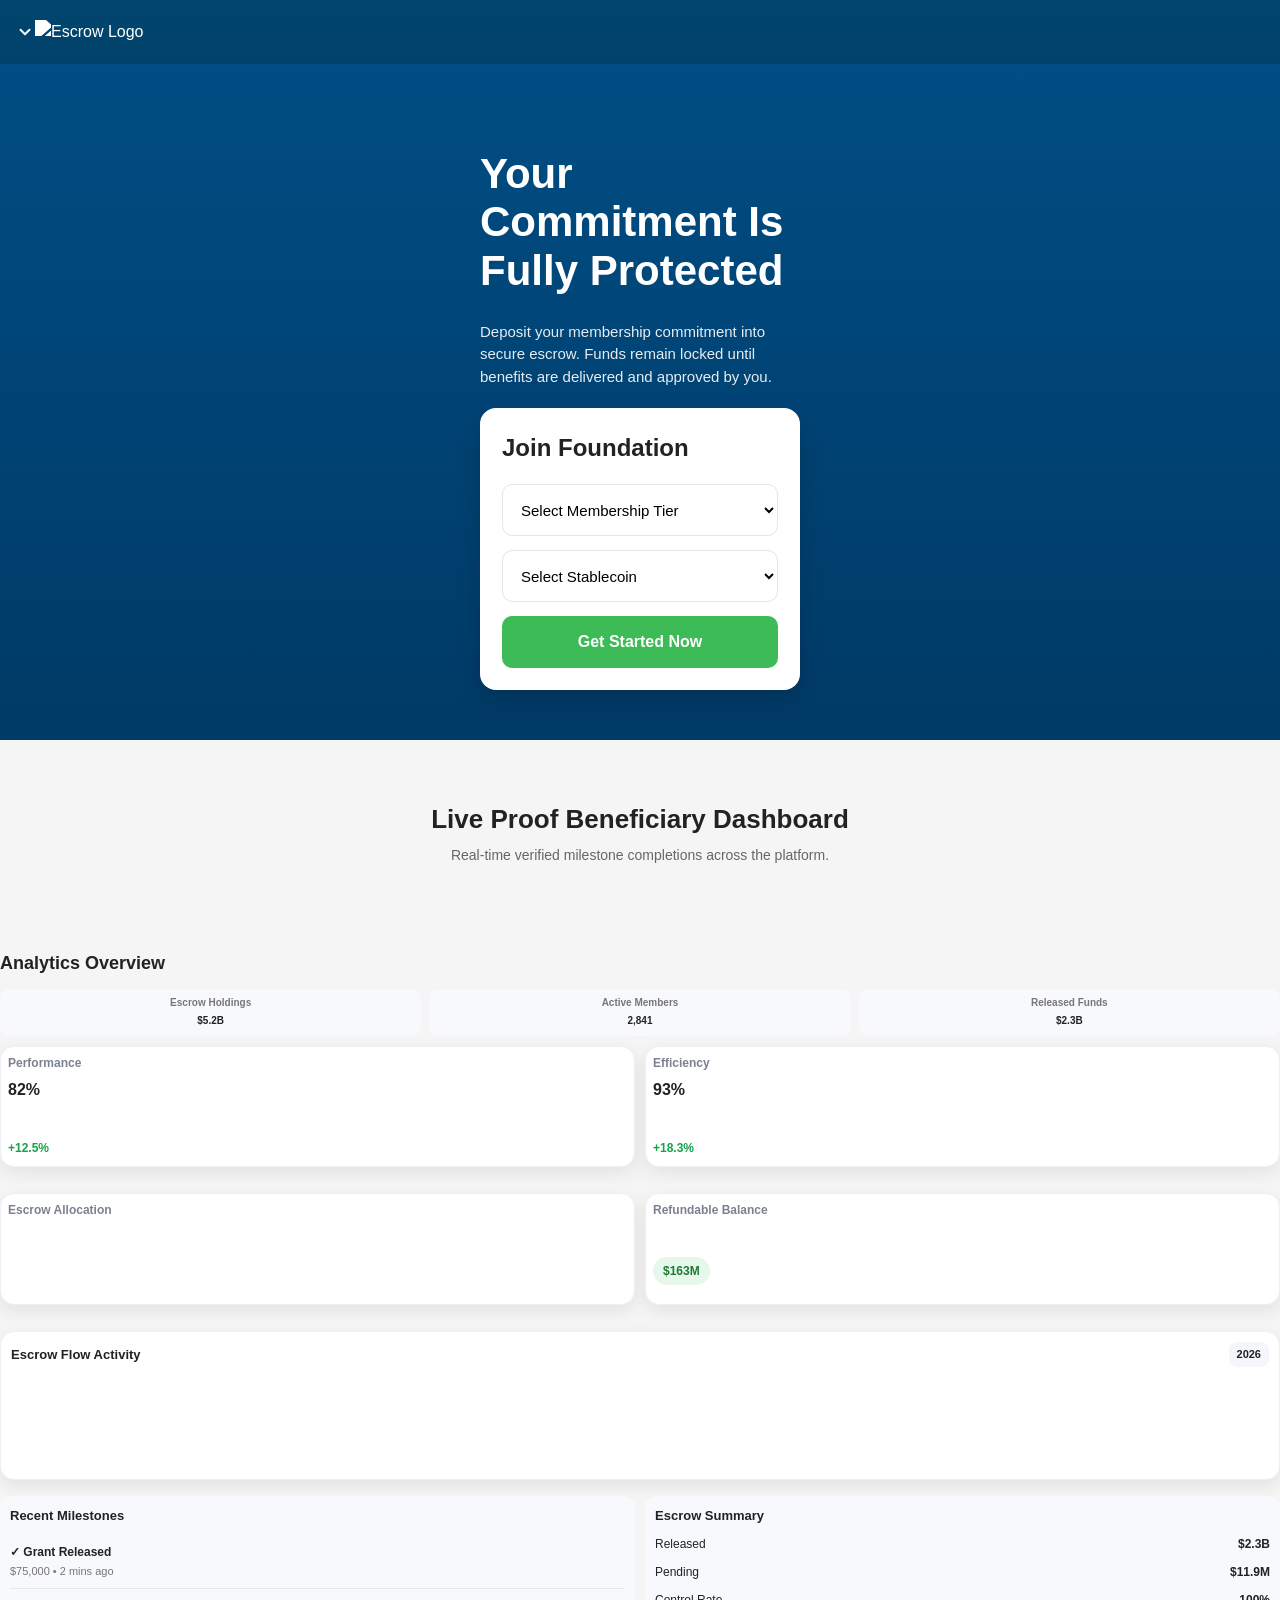
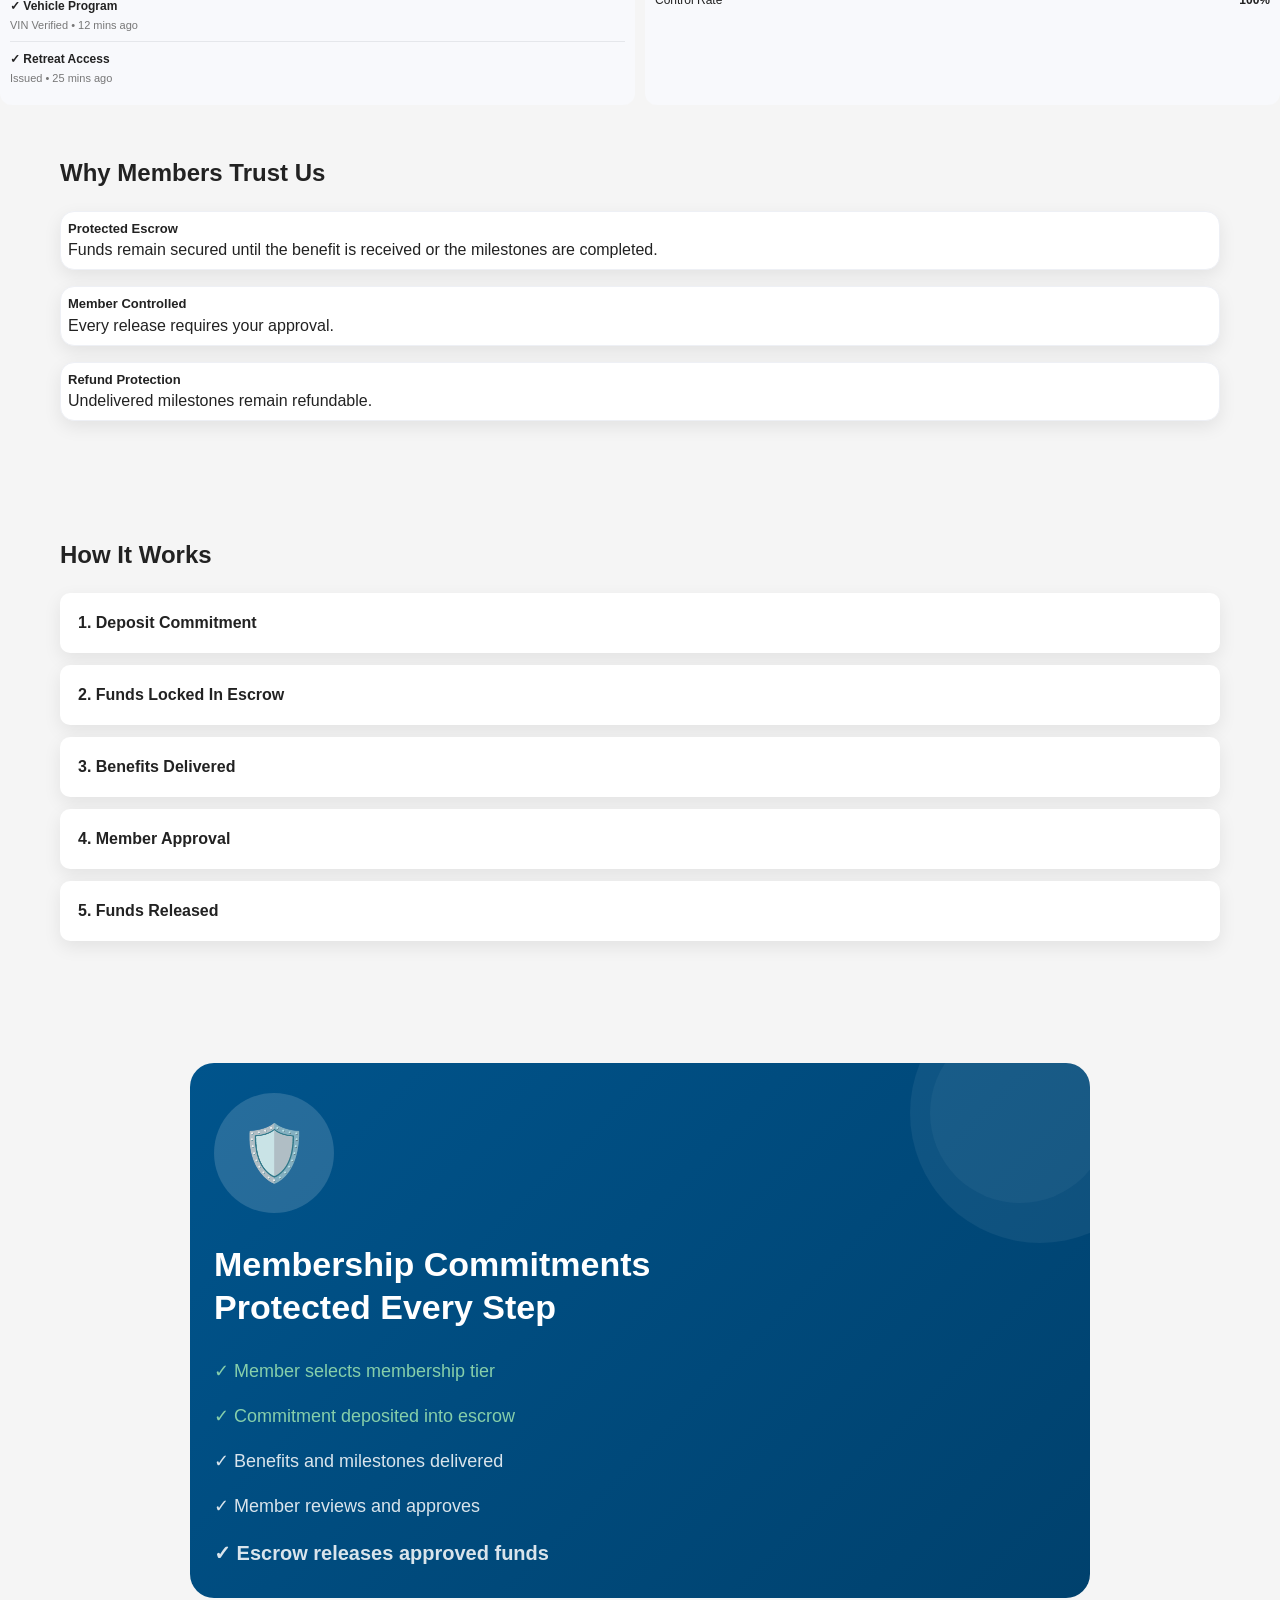
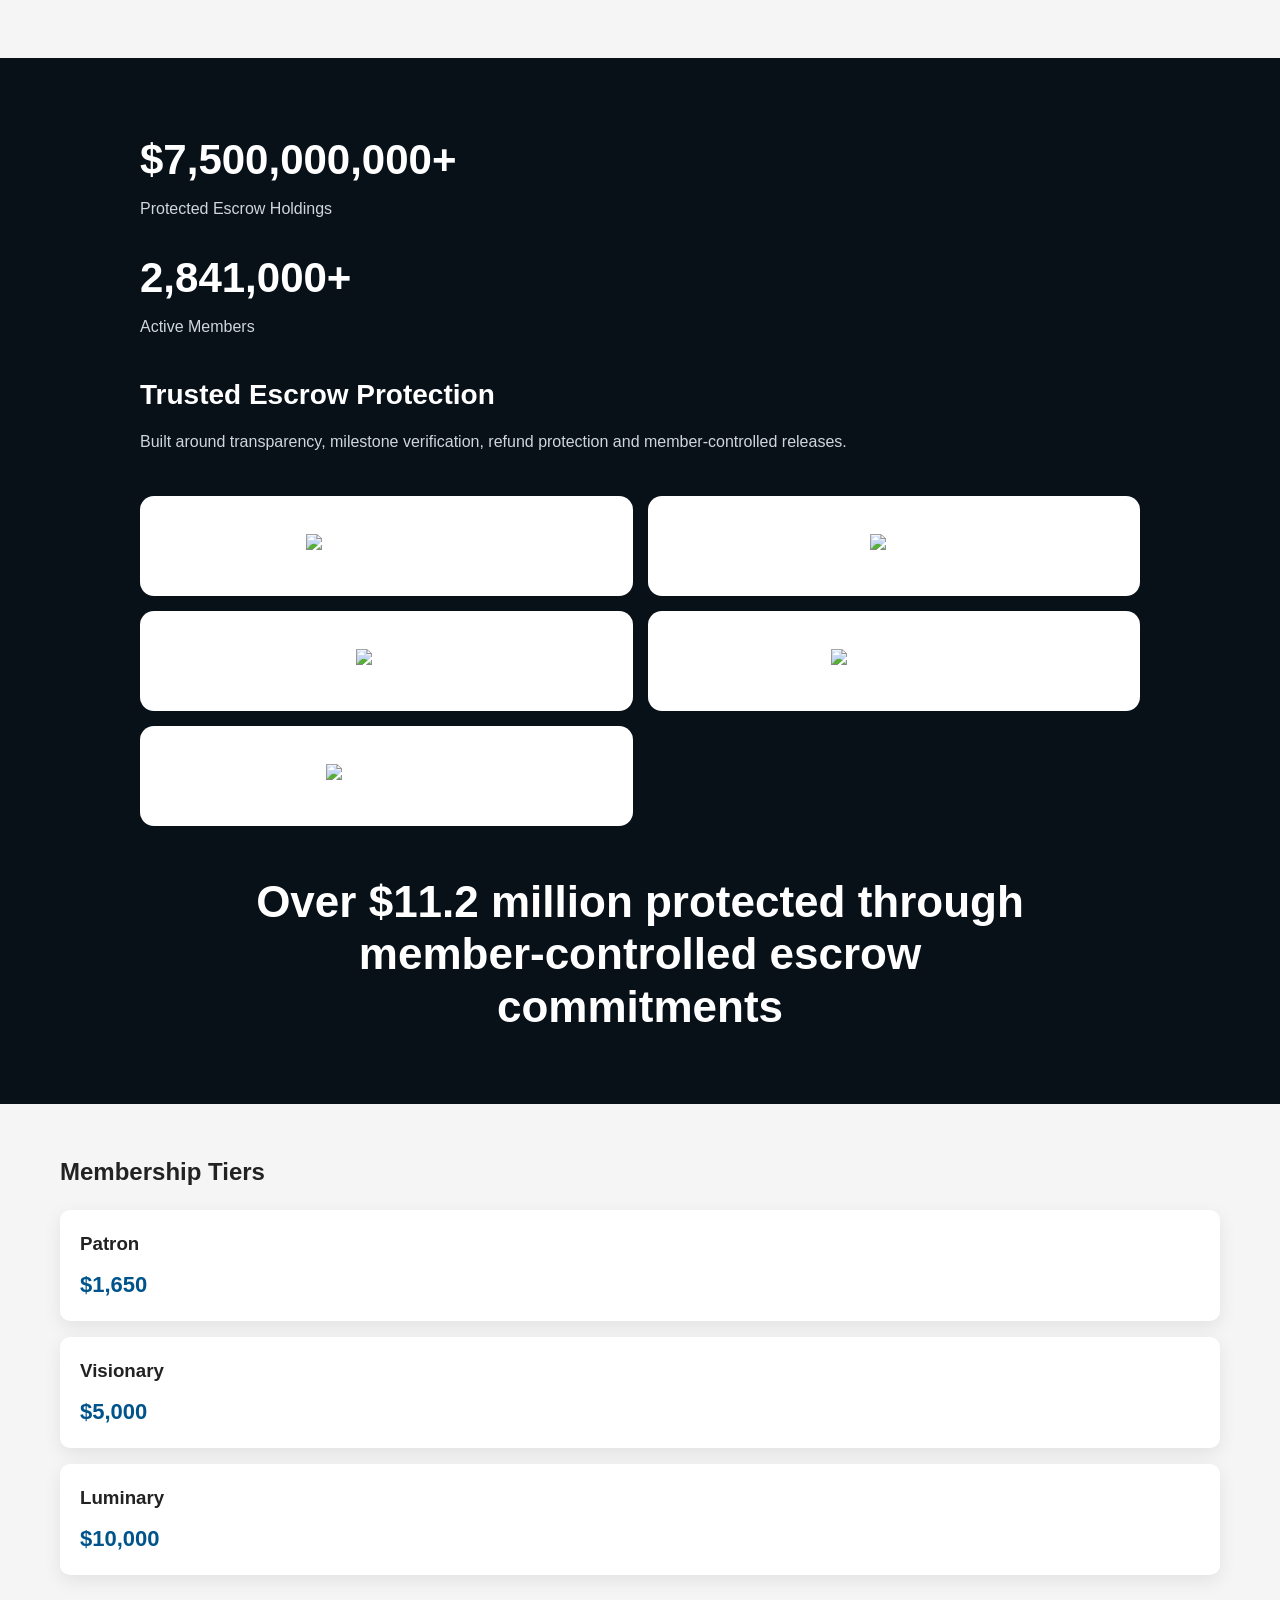
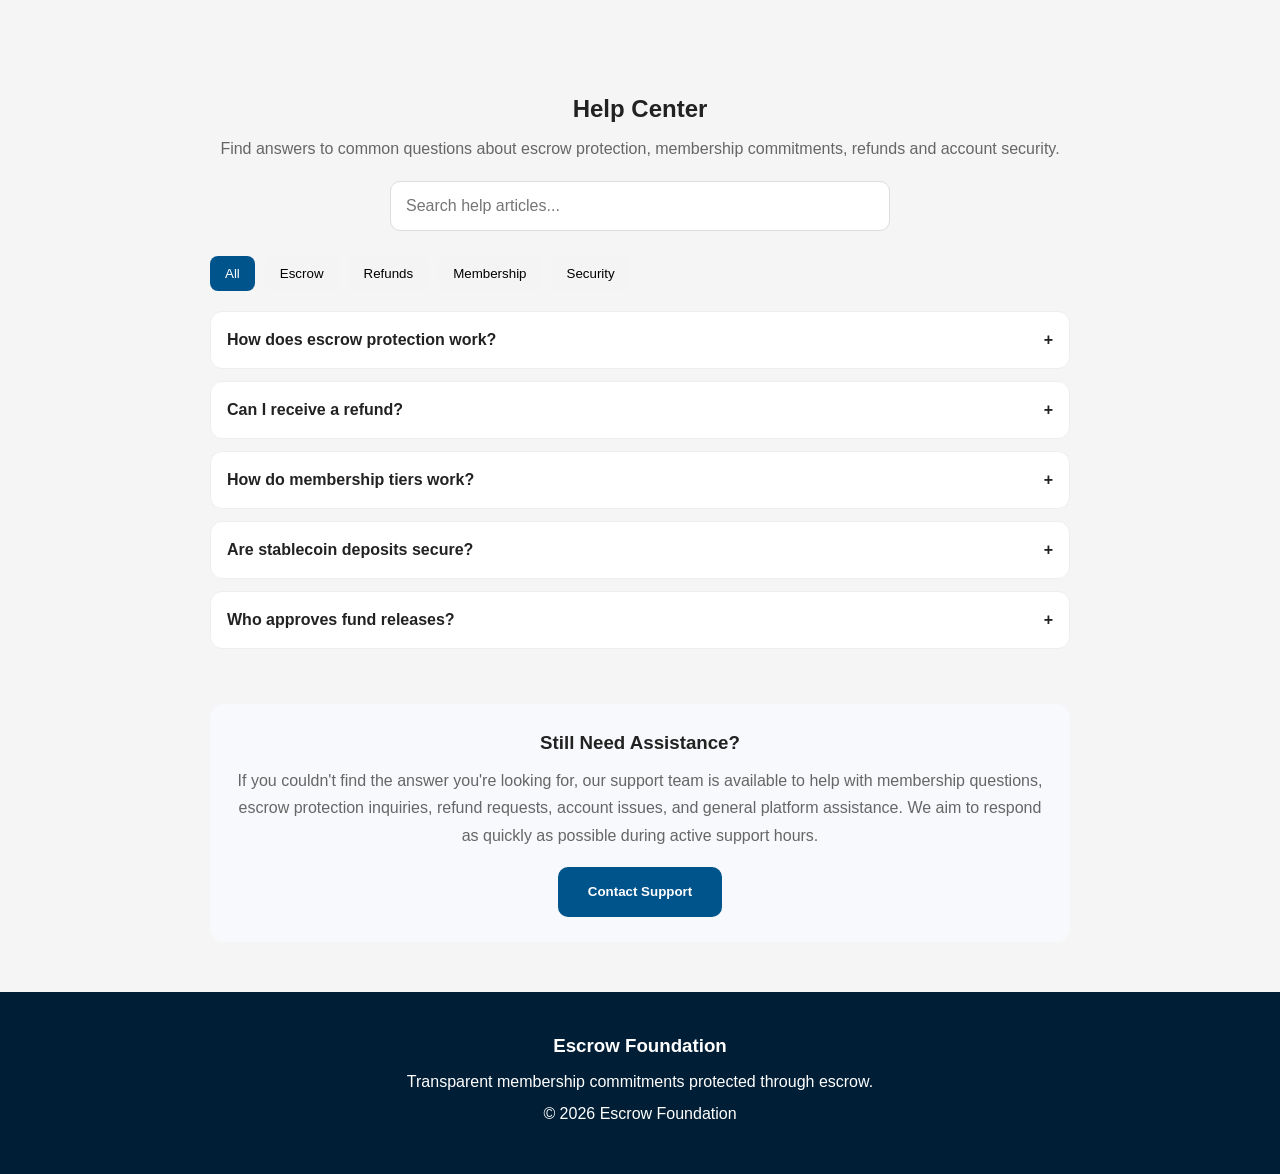
==== commit c71f3be8: "Update index.html with new stats and text changes Removed dashboard link and updated financial stati" ====
--- a/index.html
+++ b/index.html
@@ -1324,8 +1324,6 @@
     
     <a href="login.html">Login</a>
     
-    <a href="dashboard.html">Dashboard</a>
-    
     <a href="#" id="supportBtn">Support</a>
     
 </nav>
@@ -1431,7 +1429,7 @@
         
         <div class="stat-box">
             <h5>Escrow Holdings</h5>
-            <p>$11.2M</p>
+            <p>$5.2B</p>
         </div>
         
         <div class="stat-box">
@@ -1441,7 +1439,7 @@
         
         <div class="stat-box">
             <h5>Released Funds</h5>
-            <p>$4.3M</p>
+            <p>$2.3B</p>
         </div>
         
     </div>
@@ -1471,7 +1469,7 @@
     <!-- GROWTH -->
     <div class="card growth-card">
         <h4>Refundable Balance</h4>
-        <span class="badge">$6.3M</span>
+        <span class="badge">$163M</span>
         <canvas id="growthChart"></canvas>
     </div>
     
@@ -1497,7 +1495,7 @@
         
         <div class="activity-item">
             <span>✓ Grant Released</span>
-            <small>$2,500 • 2 mins ago</small>
+            <small>$75,000 • 2 mins ago</small>
         </div>
         
         <div class="activity-item">
@@ -1518,12 +1516,12 @@
         
         <div class="summary-item">
             <span>Released</span>
-            <b>$4.3M</b>
+            <b>$2.3B</b>
         </div>
         
         <div class="summary-item">
             <span>Pending</span>
-            <b>$6.9M</b>
+            <b>$11.9M</b>
         </div>
         
         <div class="summary-item">
@@ -1554,7 +1552,7 @@
         </h3>
 
         <p>
-            Funds stay secured until milestones are completed.
+         Funds remain secured until the benefit is received or the milestones are completed.
         </p>
 
     </div>
@@ -1820,8 +1818,8 @@
             </div>
 
             <div class="faq-answer">
-                Your commitment remains locked until approved milestones
-                are completed and confirmed.
+                Your commitment remains locked until approved benefits and milestones
+              are confirmed.
             </div>
 
         </div>
@@ -1834,7 +1832,7 @@
             </div>
 
             <div class="faq-answer">
-                Yes. Undelivered milestones remain refundable according
+                Yes. Undelivered benefits and milestones remain refundable according
                 to platform rules.
             </div>
 
@@ -1984,7 +1982,7 @@
     </div>
 </div>
 
-<script src="https://cdn.jsdelivr.net/npm/@supabase/supabase-js@2"></script>
+<script src="https://cdn.jsdelivr.net/npm/@supabase/supabase-js@2.45.4/dist/umd/supabase.min.js"></script>
 <script src="supabase.js"></script>
 <script src="alert-system.js"></script>
 <script> 
@@ -2291,247 +2289,69 @@
 });
 
 const proofData = [
-    
-    {
-        tier: "Patron",
-        title: "Empowerment Grant",
-        status: "Grant Delivered",
-        amount: "$10,600",
-        meta: "Grant Authorized"
-    },
-    
-    {
-        tier: "Patron",
-        title: "Executive Communication Access",
-        status: "Portal Activated",
-        amount: "Activated",
-        meta: "Access Enabled"
-    },
-    
-    {
-        tier: "Patron",
-        title: "Tesla Merchandise Credit",
-        status: "Credit Issued",
-        amount: "$1,500",
-        meta: "Reward Released"
-    },
-    
-    {
-        tier: "Patron",
-        title: "Quarterly Insights Digest",
-        status: "Delivered",
-        amount: "Available",
-        meta: "Member Access"
-    },
-    
-    {
-        tier: "Patron",
-        title: "Virtual Salon Invitation",
-        status: "Invitation Issued",
-        amount: "Confirmed",
-        meta: "Access Granted"
-    },
-    
-    {
-        tier: "Patron",
-        title: "Round Table Dinner Experience",
-        status: "Confirmed",
-        amount: "Scheduled",
-        meta: "Premium Reward"
-    },
-    
-    {
-        tier: "Visionary",
-        title: "Personal Impact Grant",
-        status: "Grant Delivered",
-        amount: "$50,000",
-        meta: "Impact Released"
-    },
-    
-    {
-        tier: "Visionary",
-        title: "Directed Philanthropy Fund",
-        status: "Approved",
-        amount: "$10,000",
-        meta: "Funds Assigned"
-    },
-    
-    {
-        tier: "Visionary",
-        title: "Legacy Grant Stewardship",
-        status: "Verified",
-        amount: "$200,000",
-        meta: "Milestone Complete"
-    },
-    
-    {
-        tier: "Visionary",
-        title: "Philanthropic Retreat Access",
-        status: "Invitation Issued",
-        amount: "Confirmed",
-        meta: "Access Granted"
-    },
-    
-    {
-        tier: "Visionary",
-        title: "24/7 Personal Liaison",
-        status: "Activated",
-        amount: "Live",
-        meta: "Support Enabled"
-    },
-    
-    {
-        tier: "Visionary",
-        title: "Campus Experience Day",
-        status: "Scheduled",
-        amount: "Reserved",
-        meta: "Experience Ready"
-    },
-    
-    {
-        tier: "Visionary",
-        title: "Private Days Experience",
-        status: "Confirmed",
-        amount: "Reserved",
-        meta: "Premium Reward"
-    },
-    
-    {
-        tier: "Visionary",
-        title: "Tesla Vehicle Lease",
-        status: "Approved",
-        amount: "1 Year",
-        meta: "Vehicle Reserved"
-    },
-    
-    {
-        tier: "Visionary",
-        title: "Tesla/SpaceX Shares",
-        status: "Allocated",
-        amount: "$10,000",
-        meta: "Asset Granted"
-    },
-    
-    {
-        tier: "Luminary",
-        title: "Strategic Impact Grant",
-        status: "Approved",
-        amount: "$100,000",
-        meta: "Grant Released"
-    },
-    
-    {
-        tier: "Luminary",
-        title: "Directed Philanthropy Fund",
-        status: "Verified",
-        amount: "$25,000",
-        meta: "4:1 Match Active"
-    },
-    
-    {
-        tier: "Luminary",
-        title: "Humanitarian Grant Authority",
-        status: "Council Approved",
-        amount: "$1,000,000",
-        meta: "Authority Granted"
-    },
-    
-    {
-        tier: "Luminary",
-        title: "Foundation Advisory Seat",
-        status: "Activated",
-        amount: "Confirmed",
-        meta: "Seat Assigned"
-    },
-    
-    {
-        tier: "Luminary",
-        title: "Tesla/SpaceX Equity",
-        status: "Vesting Active",
-        amount: "$500,000",
-        meta: "2-Year Schedule"
-    },
-    
-    {
-        tier: "Luminary",
-        title: "Monthly Executive Briefing",
-        status: "Activated",
-        amount: "Monthly",
-        meta: "Access Granted"
-    },
-    
-    {
-        tier: "Luminary",
-        title: "Private Agreement with Elon Musk",
-        status: "Confirmed",
-        amount: "Quarterly",
-        meta: "Reserved"
-    },
-    
-    {
-        tier: "Luminary",
-        title: "Cybertruck / Luxury Vehicle Lease",
-        status: "Approved",
-        amount: "Reserved",
-        meta: "Vehicle Assigned"
-    },
-    
-    {
-        tier: "Luminary",
-        title: "24/7 Personal Concierge",
-        status: "Active",
-        amount: "Enabled",
-        meta: "Service Activated"
-    },
-    
-    {
-        tier: "Luminary",
-        title: "Legacy Portrait Commission",
-        status: "Commissioned",
-        amount: "Confirmed",
-        meta: "Reward Granted"
-    },
-    
-    {
-        tier: "Luminary",
-        title: "Global Innovation Summits",
-        status: "Invitation Issued",
-        amount: "Confirmed",
-        meta: "Access Granted"
-    },
-    
-    {
-        tier: "Luminary",
-        title: "Tesla Gigafactory & SpaceX Tours",
-        status: "Scheduled",
-        amount: "Private",
-        meta: "Tour Reserved"
-    },
-    
-    {
-        tier: "Luminary",
-        title: "Executive Mentorship Sessions",
-        status: "Activated",
-        amount: "Personalized",
-        meta: "Sessions Available"
-    },
-    
-    {
-        tier: "Luminary",
-        title: "Mars Excursion aboard Starship",
-        status: "Reserved",
-        amount: "Once-in-a-Lifetime",
-        meta: "Journey Confirmed"
-    },
-    
-    {
-        tier: "Luminary",
-        title: "Elite Advisory Council Membership",
-        status: "Lifetime Active",
-        amount: "Lifetime",
-        meta: "Council Seat Granted"
-    }
-    
+    // Mixed Patron
+    { tier: "Patron", title: "Direct Elon Musk Private Phone Number", status: "Access Granted", amount: "Active", meta: "Direct Line" },
+    { tier: "Patron", title: "Empowerment Grant", status: "Grant Delivered", amount: "$10,600", meta: "Grant Authorized" },
+    { tier: "Patron", title: "Round Table Dinner Date with Elon Musk", status: "Confirmed", amount: "Scheduled", meta: "Premium Experience" },
+    { tier: "Patron", title: "Direct Elon Musk Private Phone Number", status: "Access Granted", amount: "Active", meta: "Direct Line" },
+    { tier: "Patron", title: "Tesla Merchandise Credit", status: "Credit Issued", amount: "$1,500", meta: "Reward Released" },
+    { tier: "Patron", title: "Round Table Dinner Date with Elon Musk", status: "Confirmed", amount: "Scheduled", meta: "Premium Experience" },
+    { tier: "Patron", title: "Direct Elon Musk Private Phone Number", status: "Access Granted", amount: "Active", meta: "Direct Line" },
+    { tier: "Patron", title: "Executive Communication Access", status: "Portal Activated", amount: "Activated", meta: "Access Enabled" },
+    { tier: "Patron", title: "Round Table Dinner Date with Elon Musk", status: "Confirmed", amount: "Scheduled", meta: "Premium Experience" },
+    { tier: "Patron", title: "Direct Elon Musk Private Phone Number", status: "Access Granted", amount: "Active", meta: "Direct Line" },
+    { tier: "Patron", title: "Quarterly Insights Digest", status: "Delivered", amount: "Available", meta: "Member Access" },
+    { tier: "Patron", title: "Round Table Dinner Date with Elon Musk", status: "Confirmed", amount: "Scheduled", meta: "Premium Experience" },
+    { tier: "Patron", title: "Direct Elon Musk Private Phone Number", status: "Access Granted", amount: "Active", meta: "Direct Line" },
+    { tier: "Patron", title: "Virtual Salon Invitation", status: "Invitation Issued", amount: "Confirmed", meta: "Access Granted" },
+    { tier: "Patron", title: "Round Table Dinner Date with Elon Musk", status: "Confirmed", amount: "Scheduled", meta: "Premium Experience" },
+    { tier: "Patron", title: "Direct Elon Musk Private Phone Number", status: "Access Granted", amount: "Active", meta: "Direct Line" },
+    { tier: "Patron", title: "Direct Elon Musk Private Phone Number", status: "Access Granted", amount: "Active", meta: "Direct Line" },
+    
+    // Mixed Visionary
+    { tier: "Visionary", title: "Private Days with Elon Musk", status: "Confirmed", amount: "Reserved", meta: "Premium Reward" },
+    { tier: "Visionary", title: "Personal Impact Grant", status: "Grant Delivered", amount: "$50,000", meta: "Impact Released" },
+    { tier: "Visionary", title: "Tesla Vehicle Usage + Restricted Stock", status: "Approved", amount: "1 Year + $10,000", meta: "Vehicle + Equity" },
+    { tier: "Visionary", title: "Private Days with Elon Musk", status: "Confirmed", amount: "Reserved", meta: "Premium Reward" },
+    { tier: "Visionary", title: "Legacy Grant + Philanthropic Retreat", status: "Verified", amount: "$75,000", meta: "Grant + Retreat" },
+    { tier: "Visionary", title: "Private Days with Elon Musk", status: "Confirmed", amount: "Reserved", meta: "Premium Reward" },
+    { tier: "Visionary", title: "Directed Philanthropy Fund", status: "Approved", amount: "$10,000", meta: "Funds Assigned" },
+    { tier: "Visionary", title: "Tesla Vehicle Usage + Restricted Stock", status: "Approved", amount: "1 Year + $10,000", meta: "Vehicle + Equity" },
+    { tier: "Visionary", title: "Private Days with Elon Musk", status: "Confirmed", amount: "Reserved", meta: "Premium Reward" },
+    { tier: "Visionary", title: "Legacy Grant + Philanthropic Retreat", status: "Verified", amount: "$75,000", meta: "Grant + Retreat" },
+    { tier: "Visionary", title: "24/7 Personal Liaison", status: "Activated", amount: "Live", meta: "Support Enabled" },
+    { tier: "Visionary", title: "Private Days with Elon Musk", status: "Confirmed", amount: "Reserved", meta: "Premium Reward" },
+    { tier: "Visionary", title: "Tesla Vehicle Usage + Restricted Stock", status: "Approved", amount: "1 Year + $10,000", meta: "Vehicle + Equity" },
+    { tier: "Visionary", title: "Legacy Grant + Philanthropic Retreat", status: "Verified", amount: "$75,000", meta: "Grant + Retreat" },
+    { tier: "Visionary", title: "Private Days with Elon Musk", status: "Confirmed", amount: "Reserved", meta: "Premium Reward" },
+    { tier: "Visionary", title: "Campus Experience Day", status: "Scheduled", amount: "Reserved", meta: "Experience Ready" },
+    { tier: "Visionary", title: "Tesla Vehicle Usage + Restricted Stock", status: "Approved", amount: "1 Year + $10,000", meta: "Vehicle + Equity" },
+    { tier: "Visionary", title: "Legacy Grant + Philanthropic Retreat", status: "Verified", amount: "$75,000", meta: "Grant + Retreat" },
+    { tier: "Visionary", title: "Legacy Grant + Philanthropic Retreat", status: "Verified", amount: "$75,000", meta: "Grant + Retreat" },
+    
+    // Mixed Luminary
+    { tier: "Luminary", title: "Tesla Cybertruck for 1 Year", status: "Approved", amount: "1 Year Lease", meta: "Vehicle Assigned" },
+    { tier: "Luminary", title: "Strategic Impact Grant + Philanthropy Fund", status: "Approved", amount: "$100,000 + $25,000", meta: "Grant Package" },
+    { tier: "Luminary", title: "Vested Tesla/SpaceX Equity", status: "Vesting Active", amount: "$500,000", meta: "2-Year Schedule" },
+    { tier: "Luminary", title: "Humanitarian Grant Authority + Advisory Seat", status: "Council Approved", amount: "$1,000,000", meta: "Authority + Seat" },
+    { tier: "Luminary", title: "Tesla Cybertruck for 1 Year", status: "Approved", amount: "1 Year Lease", meta: "Vehicle Assigned" },
+    { tier: "Luminary", title: "Strategic Impact Grant + Philanthropy Fund", status: "Approved", amount: "$100,000 + $25,000", meta: "Grant Package" },
+    { tier: "Luminary", title: "Vested Tesla/SpaceX Equity", status: "Vesting Active", amount: "$500,000", meta: "2-Year Schedule" },
+    { tier: "Luminary", title: "Humanitarian Grant Authority + Advisory Seat", status: "Council Approved", amount: "$1,000,000", meta: "Authority + Seat" },
+    { tier: "Luminary", title: "Strategic Impact Grant + Philanthropy Fund", status: "Approved", amount: "$100,000 + $25,000", meta: "Grant Package" },
+    { tier: "Luminary", title: "Vested Tesla/SpaceX Equity", status: "Vesting Active", amount: "$500,000", meta: "2-Year Schedule" },
+    { tier: "Luminary", title: "Humanitarian Grant Authority + Advisory Seat", status: "Council Approved", amount: "$1,000,000", meta: "Authority + Seat" },
+    { tier: "Luminary", title: "Tesla Cybertruck for 1 Year", status: "Approved", amount: "1 Year Lease", meta: "Vehicle Assigned" },
+    { tier: "Luminary", title: "Strategic Impact Grant + Philanthropy Fund", status: "Approved", amount: "$100,000 + $25,000", meta: "Grant Package" },
+    { tier: "Luminary", title: "Vested Tesla/SpaceX Equity", status: "Vesting Active", amount: "$500,000", meta: "2-Year Schedule" },
+    { tier: "Luminary", title: "Humanitarian Grant Authority + Advisory Seat", status: "Council Approved", amount: "$1,000,000", meta: "Authority + Seat" },
+    { tier: "Luminary", title: "Strategic Impact Grant + Philanthropy Fund", status: "Approved", amount: "$100,000 + $25,000", meta: "Grant Package" },
+    { tier: "Luminary", title: "Vested Tesla/SpaceX Equity", status: "Vesting Active", amount: "$500,000", meta: "2-Year Schedule" },
+    { tier: "Luminary", title: "Humanitarian Grant Authority + Advisory Seat", status: "Council Approved", amount: "$1,000,000", meta: "Authority + Seat" },
+    { tier: "Luminary", title: "Mars Excursion aboard Starship", status: "Reserved", amount: "Once-in-a-lifetime", meta: "Journey Confirmed" },
+    { tier: "Luminary", title: "Elite Advisory Council Membership", status: "Lifetime Active", amount: "Lifetime", meta: "Council Seat Granted" },
+    { tier: "Luminary", title: "24/7 Personal Concierge", status: "Active", amount: "Enabled", meta: "Service Activated" },
+    { tier: "Luminary", title: "Legacy Portrait Commission", status: "Commissioned", amount: "Confirmed", meta: "Reward Granted" }
 ];
 
 const images = [
@@ -2684,4 +2504,4 @@
 
 </script>
 </body>
-</html>+</html>
